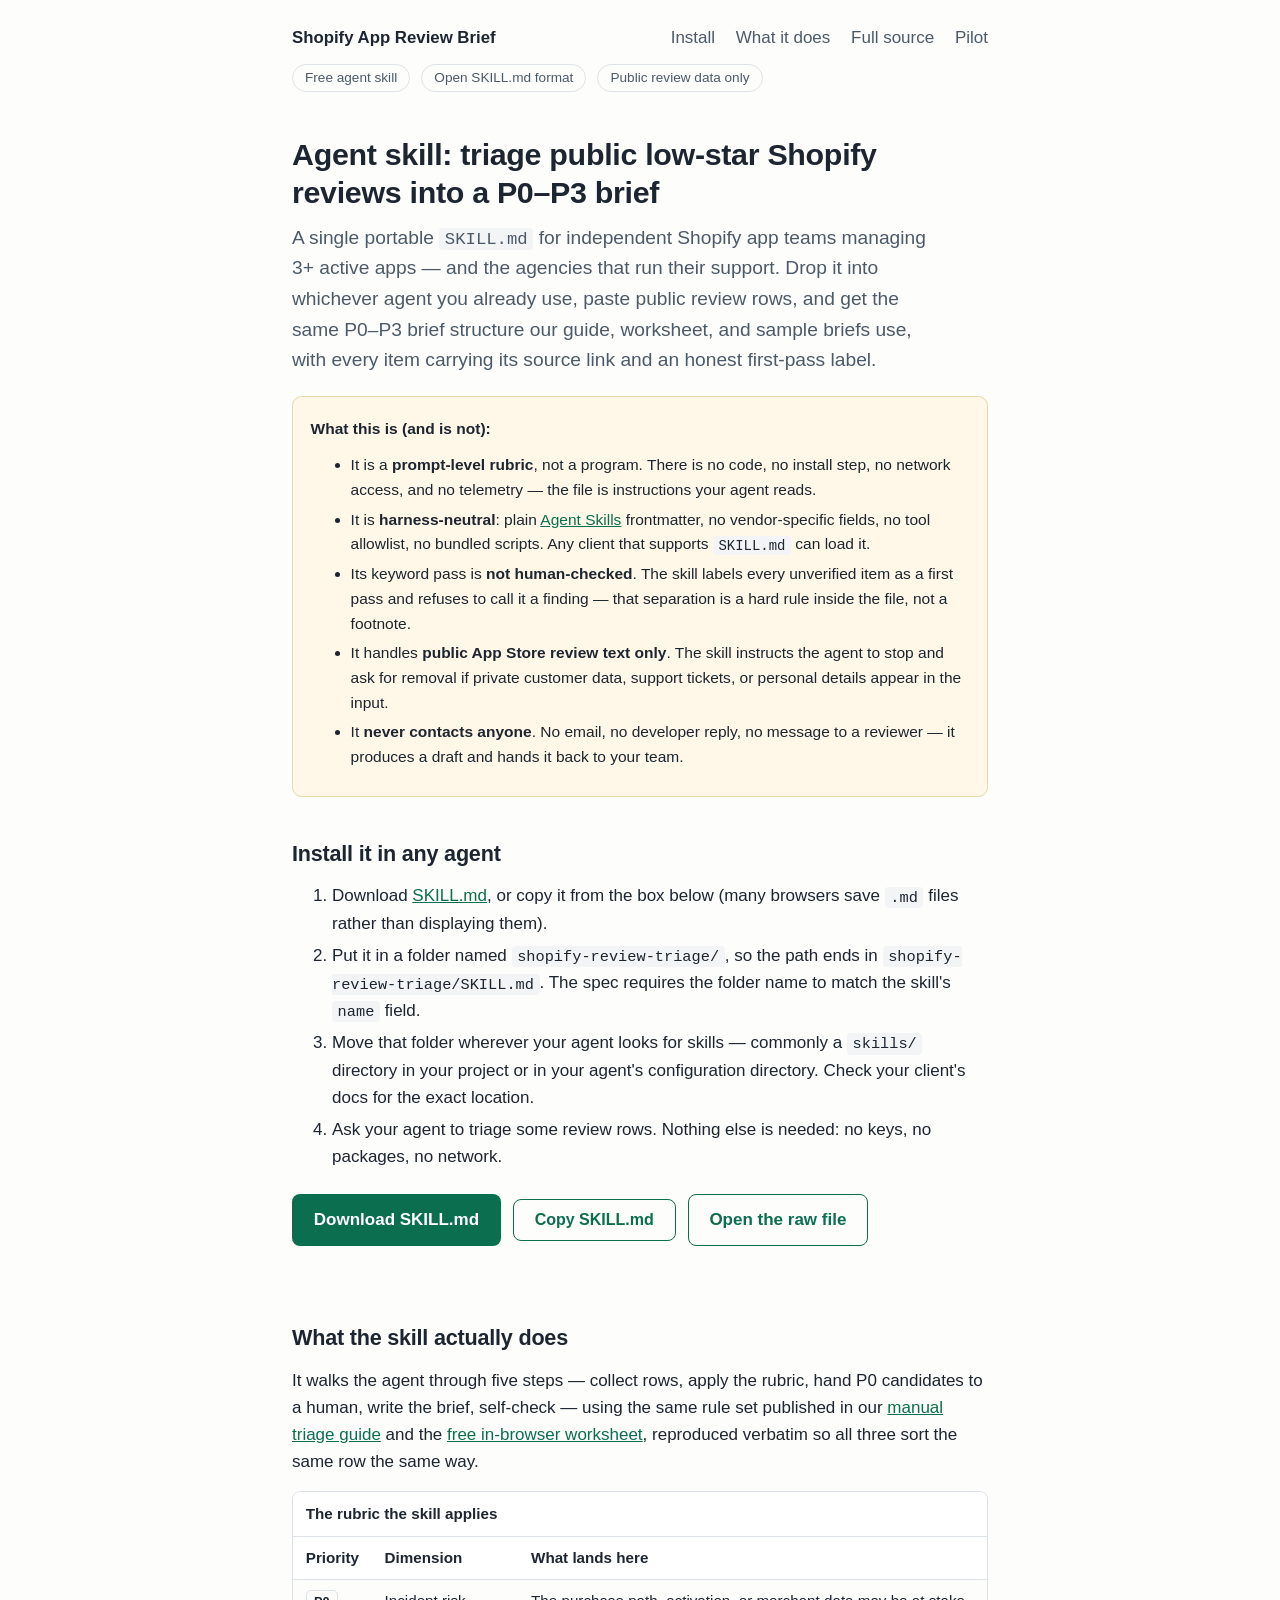
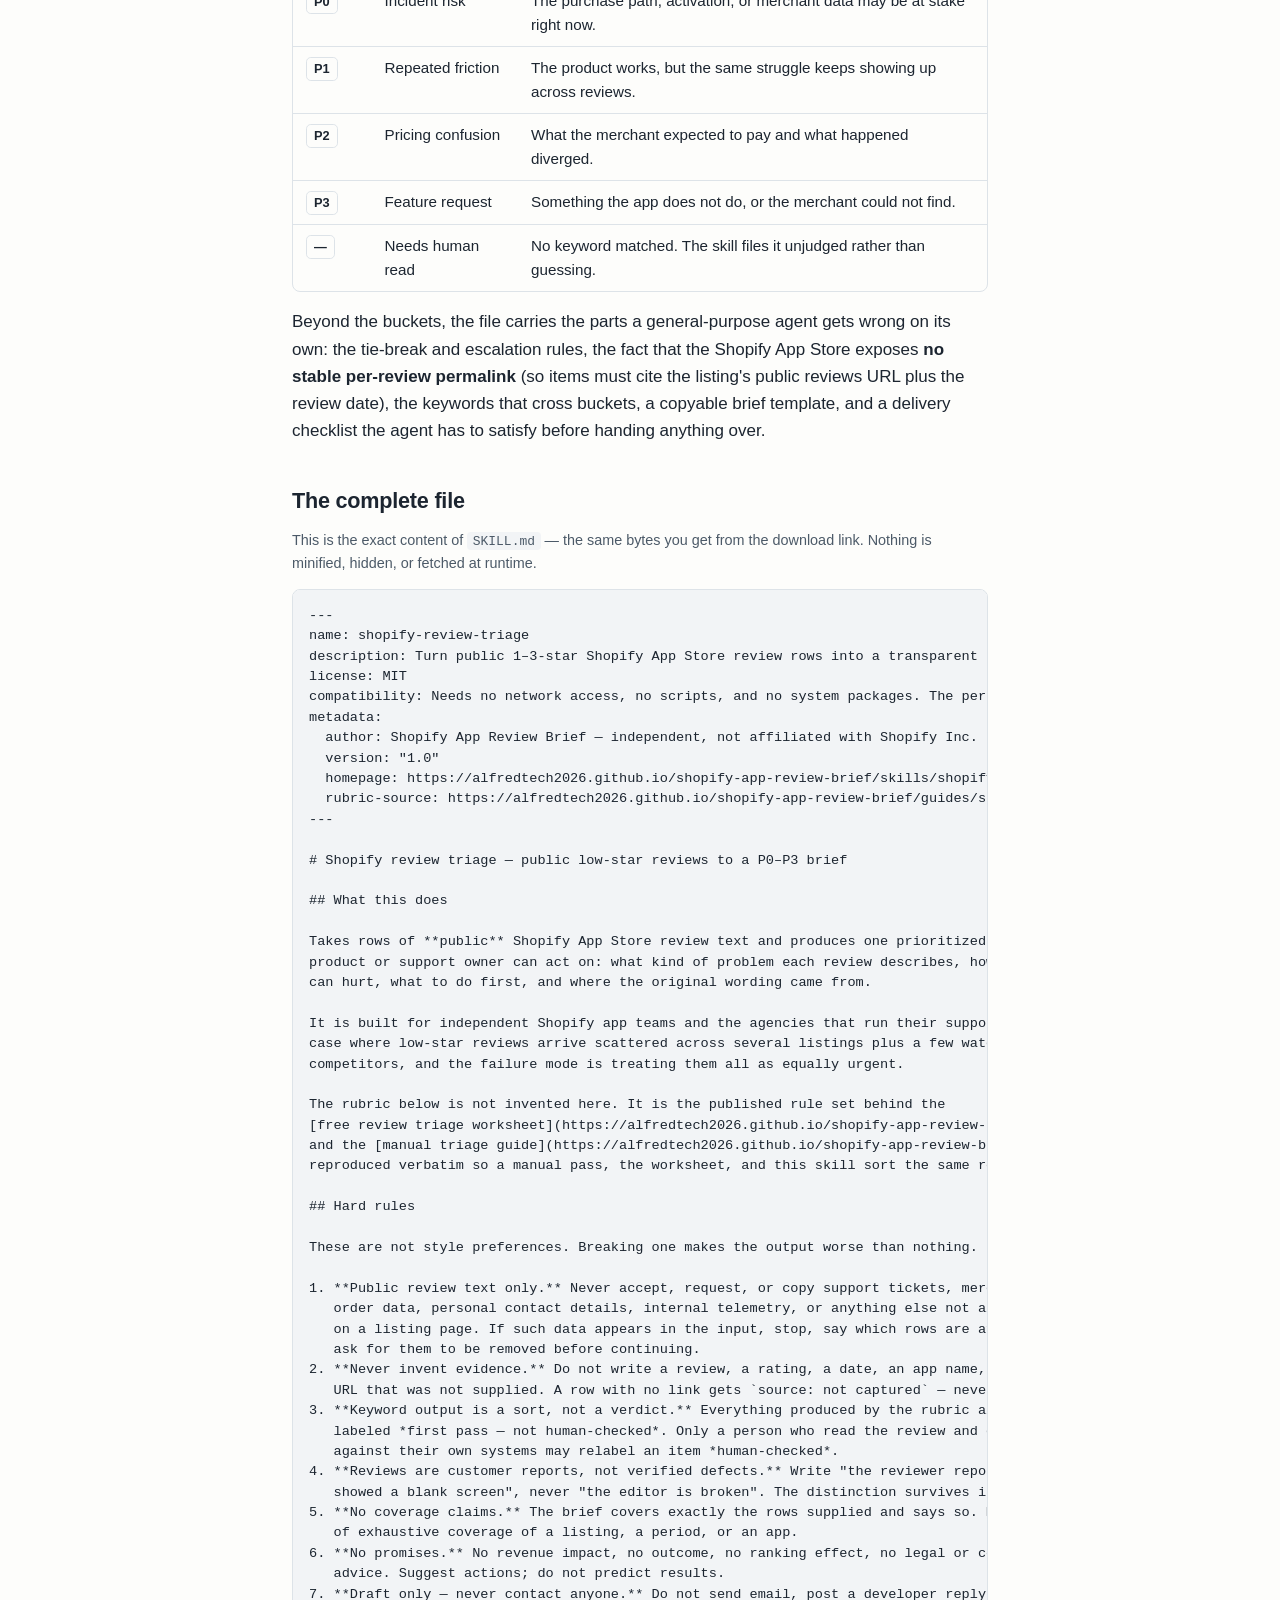
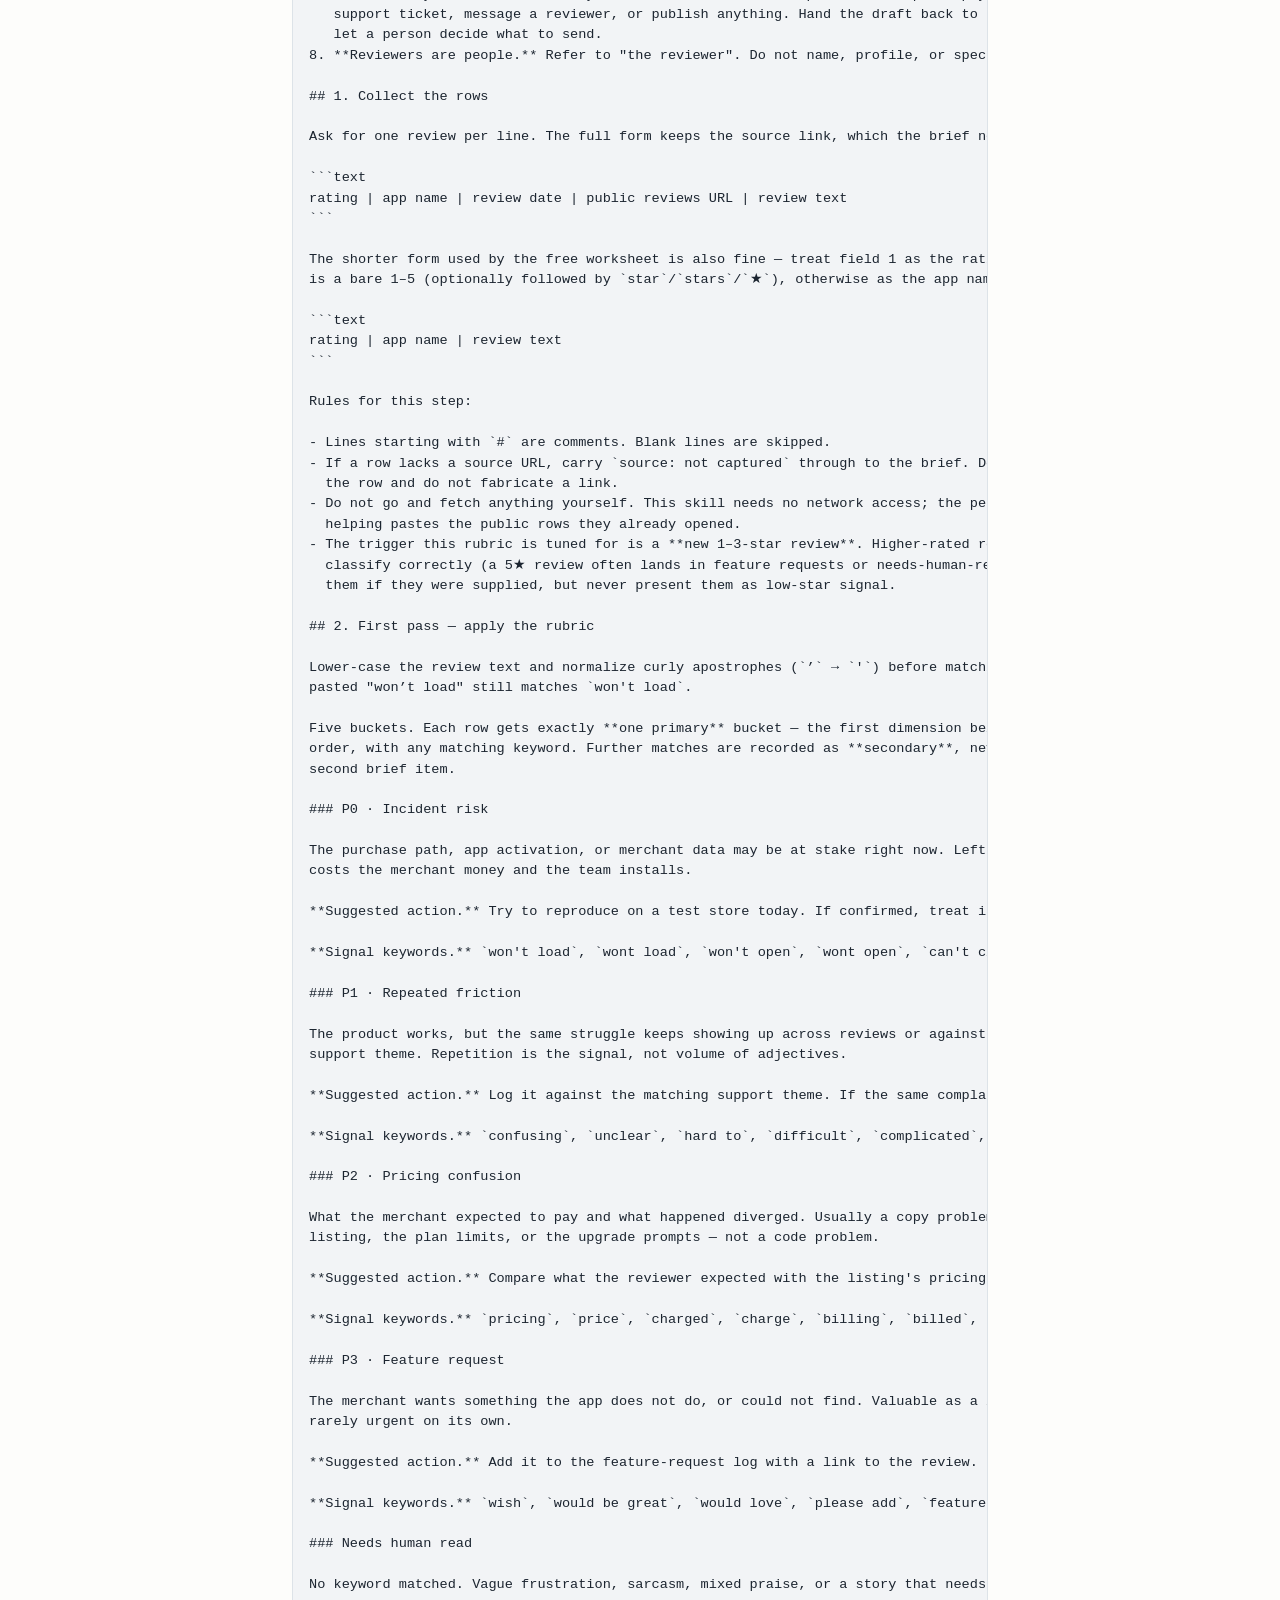
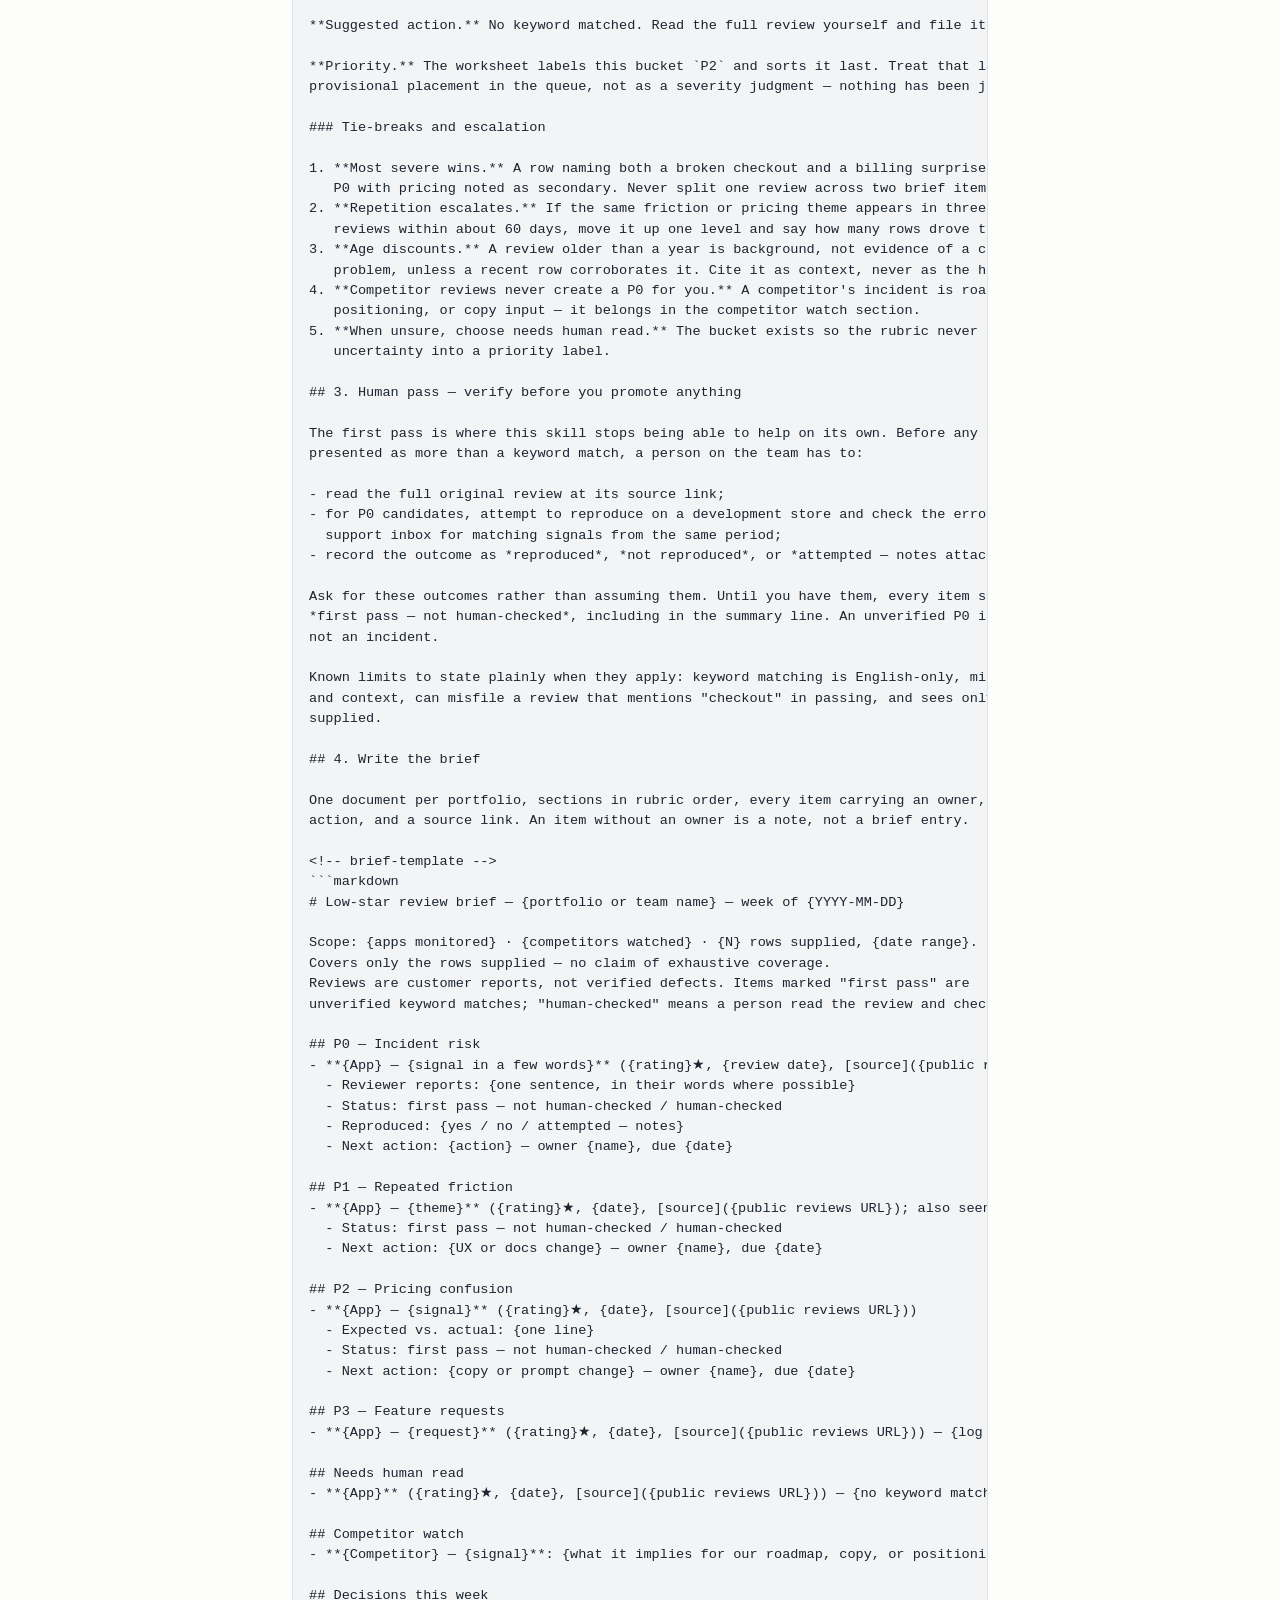
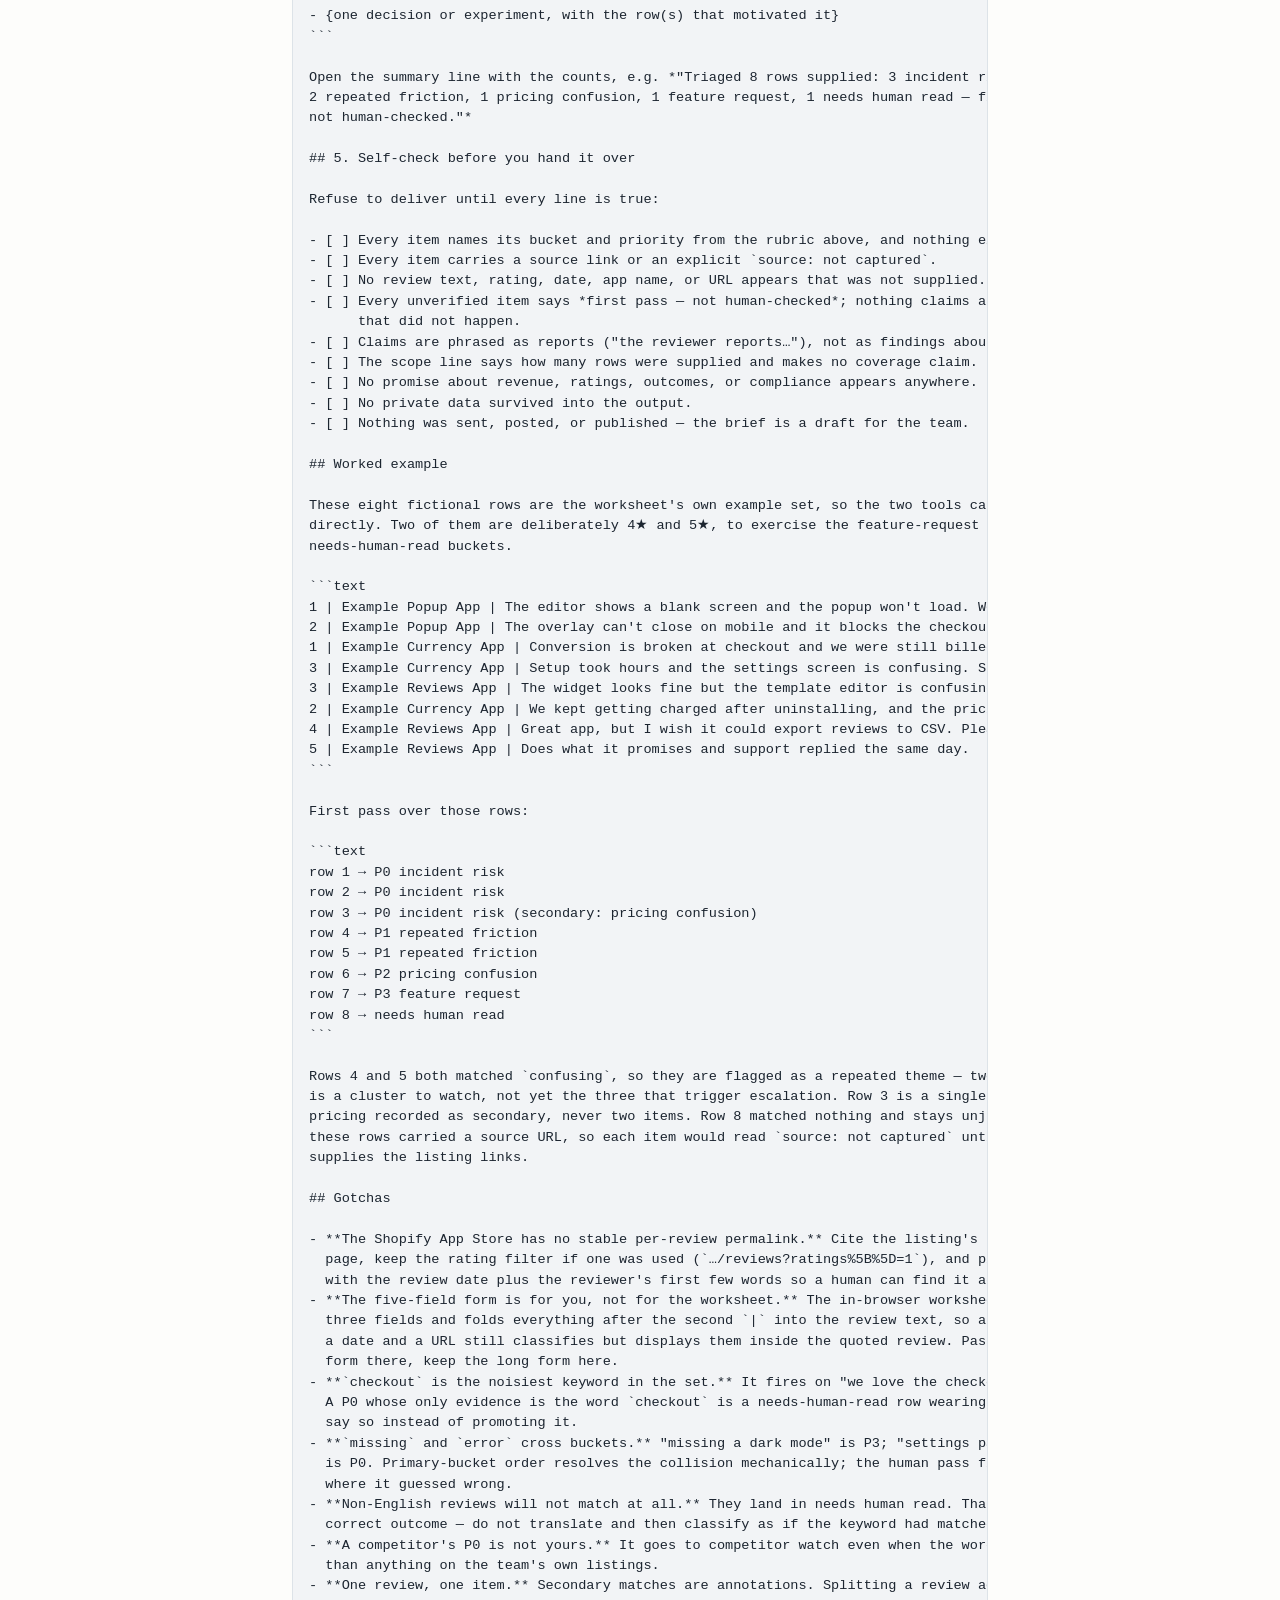
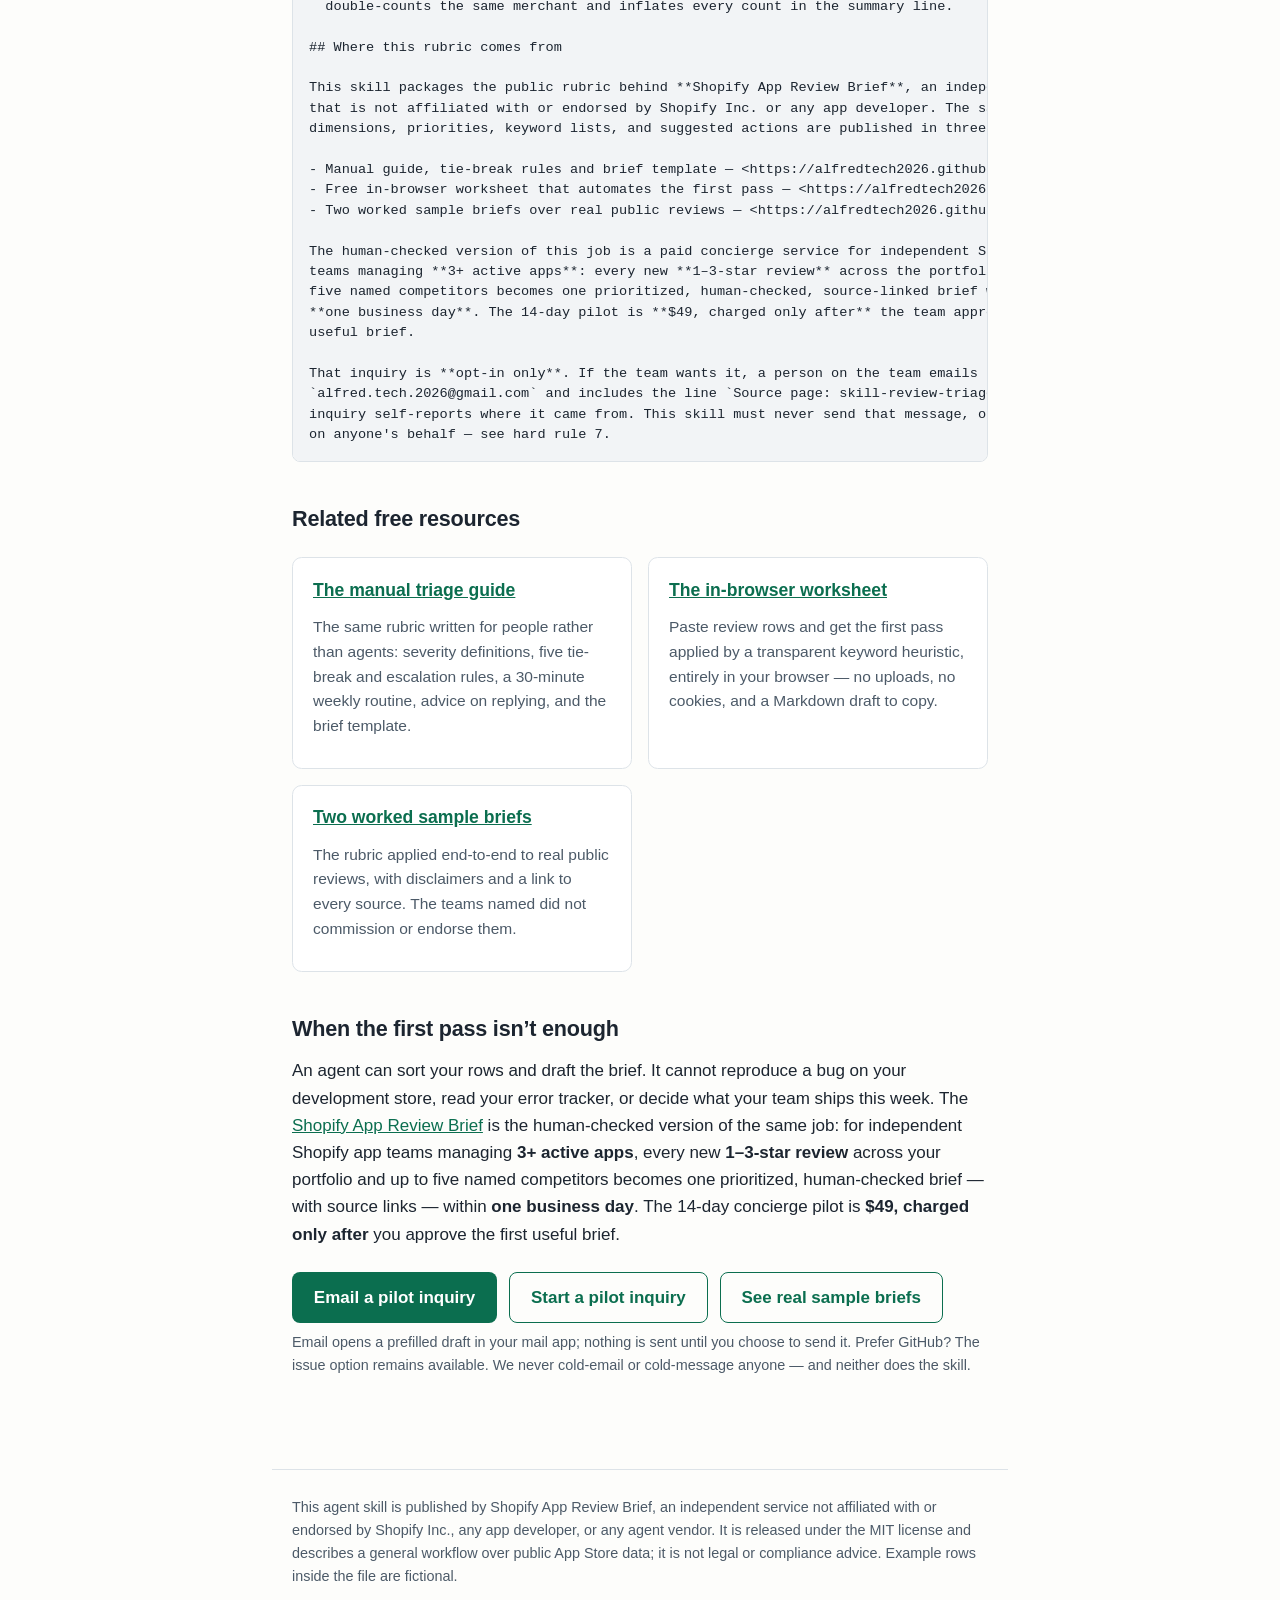
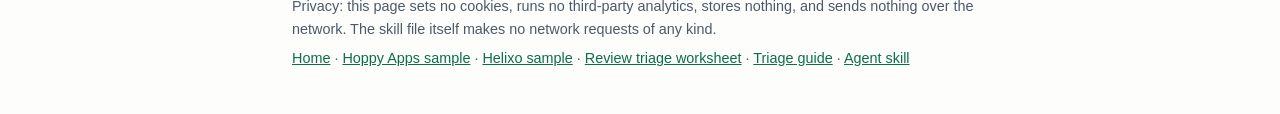
==== docs/skills/shopify-review-triage/index.html @ a434274a "Publish Shopify review triage agent skill" ====
<!DOCTYPE html>
<html lang="en">
<head>
  <meta charset="utf-8">
  <meta name="viewport" content="width=device-width, initial-scale=1">
  <title>Agent skill: Shopify review triage — a portable SKILL.md for P0–P3 review briefs</title>
  <meta name="description" content="A free, harness-neutral Agent Skill (SKILL.md) for independent Shopify app teams and agencies: turn public 1–3-star App Store review rows into a P0–P3 triage brief with source links, an explicit needs-human-read bucket, and first-pass output kept separate from human judgment.">
  <link rel="canonical" href="https://alfredtech2026.github.io/shopify-app-review-brief/skills/shopify-review-triage/">
  <link rel="stylesheet" href="../../assets/style.css">
  <link rel="icon" href="data:image/svg+xml,%3Csvg xmlns='http://www.w3.org/2000/svg' viewBox='0 0 100 100'%3E%3Ctext y='.9em' font-size='90'%3E%E2%98%85%3C/text%3E%3C/svg%3E">
  <meta property="og:type" content="article">
  <meta property="og:title" content="Agent skill: Shopify review triage (SKILL.md)">
  <meta property="og:description" content="A free, harness-neutral SKILL.md that turns public 1–3-star Shopify App Store review rows into a P0–P3 triage brief — source links preserved, first-pass output labeled, private data out of scope.">
  <meta property="og:url" content="https://alfredtech2026.github.io/shopify-app-review-brief/skills/shopify-review-triage/">
  <meta property="og:site_name" content="Shopify App Review Brief">
  <meta property="og:image" content="https://alfredtech2026.github.io/shopify-app-review-brief/assets/og-card.png">
  <meta property="og:image:secure_url" content="https://alfredtech2026.github.io/shopify-app-review-brief/assets/og-card.png">
  <meta property="og:image:type" content="image/png">
  <meta property="og:image:width" content="1200">
  <meta property="og:image:height" content="630">
  <meta property="og:image:alt" content="Dark card reading “Shopify App Review Brief — new 1–3-star reviews, turned into one prioritized action brief”, with the priority buckets P0 incident risk, P1 repeated friction, P2 pricing confusion and P3 feature requests, and the 14-day $49 pilot terms.">
  <meta name="twitter:card" content="summary_large_image">
  <meta name="twitter:title" content="Agent skill: Shopify review triage (SKILL.md)">
  <meta name="twitter:description" content="A free, harness-neutral SKILL.md that turns public 1–3-star Shopify App Store review rows into a P0–P3 triage brief with source links and honest first-pass labeling.">
  <meta name="twitter:image" content="https://alfredtech2026.github.io/shopify-app-review-brief/assets/og-card.png">
  <meta name="twitter:image:alt" content="Dark card reading “Shopify App Review Brief — new 1–3-star reviews, turned into one prioritized action brief”, with the priority buckets P0 incident risk, P1 repeated friction, P2 pricing confusion and P3 feature requests, and the 14-day $49 pilot terms.">
  <script type="application/ld+json">
  {
    "@context": "https://schema.org",
    "@type": "TechArticle",
    "headline": "Agent skill: Shopify review triage — a portable SKILL.md for P0–P3 review briefs",
    "description": "A free, harness-neutral Agent Skill in the open SKILL.md format. It turns public 1–3-star Shopify App Store review rows into a prioritized P0–P3 triage brief with source links, keeps heuristic first-pass output separate from human judgment, and excludes private data.",
    "url": "https://alfredtech2026.github.io/shopify-app-review-brief/skills/shopify-review-triage/",
    "image": "https://alfredtech2026.github.io/shopify-app-review-brief/assets/og-card.png",
    "datePublished": "2026-08-02",
    "inLanguage": "en",
    "isAccessibleForFree": true,
    "license": "https://opensource.org/license/mit",
    "publisher": {
      "@type": "Organization",
      "name": "Shopify App Review Brief",
      "url": "https://alfredtech2026.github.io/shopify-app-review-brief/"
    }
  }
  </script>
</head>
<body>
  <a class="skip-link" href="#main">Skip to content</a>
  <header class="site">
    <a class="brand" href="../../">Shopify App Review Brief</a>
    <nav class="site" aria-label="Site">
      <a href="#install">Install</a>
      <a href="#contents">What it does</a>
      <a href="#source">Full source</a>
      <a href="../../#pilot">Pilot</a>
    </nav>
  </header>

  <main id="main">
    <p><span class="pill">Free agent skill</span> <span class="pill">Open SKILL.md format</span> <span class="pill">Public review data only</span></p>
    <h1>Agent skill: triage public low-star Shopify reviews into a P0–P3 brief</h1>
    <p class="lede">A single portable <code>SKILL.md</code> for independent Shopify app teams managing 3+ active apps — and the agencies that run their support. Drop it into whichever agent you already use, paste public review rows, and get the same P0–P3 brief structure our guide, worksheet, and sample briefs use, with every item carrying its source link and an honest first-pass label.</p>

    <div class="notice">
      <p><strong>What this is (and is not):</strong></p>
      <ul>
        <li>It is a <strong>prompt-level rubric</strong>, not a program. There is no code, no install step, no network access, and no telemetry — the file is instructions your agent reads.</li>
        <li>It is <strong>harness-neutral</strong>: plain <a href="https://agentskills.io/specification">Agent Skills</a> frontmatter, no vendor-specific fields, no tool allowlist, no bundled scripts. Any client that supports <code>SKILL.md</code> can load it.</li>
        <li>Its keyword pass is <strong>not human-checked</strong>. The skill labels every unverified item as a first pass and refuses to call it a finding — that separation is a hard rule inside the file, not a footnote.</li>
        <li>It handles <strong>public App Store review text only</strong>. The skill instructs the agent to stop and ask for removal if private customer data, support tickets, or personal details appear in the input.</li>
        <li>It <strong>never contacts anyone</strong>. No email, no developer reply, no message to a reviewer — it produces a draft and hands it back to your team.</li>
      </ul>
    </div>

    <h2 id="install">Install it in any agent</h2>
    <ol>
      <li>Download <a href="SKILL.md" download>SKILL.md</a>, or copy it from the box below (many browsers save <code>.md</code> files rather than displaying them).</li>
      <li>Put it in a folder named <code>shopify-review-triage/</code>, so the path ends in <code>shopify-review-triage/SKILL.md</code>. The spec requires the folder name to match the skill's <code>name</code> field.</li>
      <li>Move that folder wherever your agent looks for skills — commonly a <code>skills/</code> directory in your project or in your agent's configuration directory. Check your client's docs for the exact location.</li>
      <li>Ask your agent to triage some review rows. Nothing else is needed: no keys, no packages, no network.</li>
    </ol>
    <div class="cta-row" role="group" aria-label="Skill file actions">
      <a class="button" href="SKILL.md" download>Download SKILL.md</a>
      <button type="button" class="button secondary" id="skill-copy">Copy SKILL.md</button>
      <a class="button secondary" href="SKILL.md">Open the raw file</a>
    </div>
    <p class="status" id="skill-status" role="status" aria-live="polite"></p>

    <h2 id="contents">What the skill actually does</h2>
    <p>It walks the agent through five steps — collect rows, apply the rubric, hand P0 candidates to a human, write the brief, self-check — using the same rule set published in our <a href="../../guides/shopify-app-review-triage.html">manual triage guide</a> and the <a href="../../tools/review-triage-worksheet.html">free in-browser worksheet</a>, reproduced verbatim so all three sort the same row the same way.</p>
    <div class="table-wrap">
      <table>
        <caption>The rubric the skill applies</caption>
        <thead>
          <tr><th scope="col">Priority</th><th scope="col">Dimension</th><th scope="col">What lands here</th></tr>
        </thead>
        <tbody>
          <tr><td><span class="priority">P0</span></td><td>Incident risk</td><td>The purchase path, activation, or merchant data may be at stake right now.</td></tr>
          <tr><td><span class="priority">P1</span></td><td>Repeated friction</td><td>The product works, but the same struggle keeps showing up across reviews.</td></tr>
          <tr><td><span class="priority">P2</span></td><td>Pricing confusion</td><td>What the merchant expected to pay and what happened diverged.</td></tr>
          <tr><td><span class="priority">P3</span></td><td>Feature request</td><td>Something the app does not do, or the merchant could not find.</td></tr>
          <tr><td><span class="priority">—</span></td><td>Needs human read</td><td>No keyword matched. The skill files it unjudged rather than guessing.</td></tr>
        </tbody>
      </table>
    </div>
    <p>Beyond the buckets, the file carries the parts a general-purpose agent gets wrong on its own: the tie-break and escalation rules, the fact that the Shopify App Store exposes <strong>no stable per-review permalink</strong> (so items must cite the listing's public reviews URL plus the review date), the keywords that cross buckets, a copyable brief template, and a delivery checklist the agent has to satisfy before handing anything over.</p>

    <h2 id="source">The complete file</h2>
    <p class="hint">This is the exact content of <code>SKILL.md</code> — the same bytes you get from the download link. Nothing is minified, hidden, or fetched at runtime.</p>
    <pre class="template" id="skill-source">---
name: shopify-review-triage
description: Turn public 1–3-star Shopify App Store review rows into a transparent P0–P3 triage brief — incident risk, repeated friction, pricing confusion, feature requests, and an explicit needs-human-read bucket — where every item keeps its public source link and is labeled first pass or human-checked. Use this skill when someone wants app store reviews, low-star reviews, or merchant feedback triaged, prioritized, clustered, or turned into a weekly product/support brief for one Shopify app or a whole portfolio, even when they never say triage, severity, or P0.
license: MIT
compatibility: Needs no network access, no scripts, and no system packages. The person you are helping supplies the review text; portable to any agent or client that supports the Agent Skills SKILL.md format.
metadata:
  author: Shopify App Review Brief — independent, not affiliated with Shopify Inc.
  version: "1.0"
  homepage: https://alfredtech2026.github.io/shopify-app-review-brief/skills/shopify-review-triage/
  rubric-source: https://alfredtech2026.github.io/shopify-app-review-brief/guides/shopify-app-review-triage.html
---

# Shopify review triage — public low-star reviews to a P0–P3 brief

## What this does

Takes rows of **public** Shopify App Store review text and produces one prioritized brief a
product or support owner can act on: what kind of problem each review describes, how badly it
can hurt, what to do first, and where the original wording came from.

It is built for independent Shopify app teams and the agencies that run their support — the
case where low-star reviews arrive scattered across several listings plus a few watched
competitors, and the failure mode is treating them all as equally urgent.

The rubric below is not invented here. It is the published rule set behind the
[free review triage worksheet](https://alfredtech2026.github.io/shopify-app-review-brief/tools/review-triage-worksheet.html?utm_source=agent-skill&amp;utm_medium=skill-md&amp;utm_campaign=inbound-validation)
and the [manual triage guide](https://alfredtech2026.github.io/shopify-app-review-brief/guides/shopify-app-review-triage.html?utm_source=agent-skill&amp;utm_medium=skill-md&amp;utm_campaign=inbound-validation),
reproduced verbatim so a manual pass, the worksheet, and this skill sort the same row the same way.

## Hard rules

These are not style preferences. Breaking one makes the output worse than nothing.

1. **Public review text only.** Never accept, request, or copy support tickets, merchant emails,
   order data, personal contact details, internal telemetry, or anything else not already public
   on a listing page. If such data appears in the input, stop, say which rows are affected, and
   ask for them to be removed before continuing.
2. **Never invent evidence.** Do not write a review, a rating, a date, an app name, or a source
   URL that was not supplied. A row with no link gets `source: not captured` — never a guessed one.
3. **Keyword output is a sort, not a verdict.** Everything produced by the rubric alone is
   labeled *first pass — not human-checked*. Only a person who read the review and checked it
   against their own systems may relabel an item *human-checked*.
4. **Reviews are customer reports, not verified defects.** Write "the reviewer reports the editor
   showed a blank screen", never "the editor is broken". The distinction survives into the brief.
5. **No coverage claims.** The brief covers exactly the rows supplied and says so. Make no claim
   of exhaustive coverage of a listing, a period, or an app.
6. **No promises.** No revenue impact, no outcome, no ranking effect, no legal or compliance
   advice. Suggest actions; do not predict results.
7. **Draft only — never contact anyone.** Do not send email, post a developer reply, open a
   support ticket, message a reviewer, or publish anything. Hand the draft back to the team and
   let a person decide what to send.
8. **Reviewers are people.** Refer to "the reviewer". Do not name, profile, or speculate about them.

## 1. Collect the rows

Ask for one review per line. The full form keeps the source link, which the brief needs:

```text
rating | app name | review date | public reviews URL | review text
```

The shorter form used by the free worksheet is also fine — treat field 1 as the rating when it
is a bare 1–5 (optionally followed by `star`/`stars`/`★`), otherwise as the app name:

```text
rating | app name | review text
```

Rules for this step:

- Lines starting with `#` are comments. Blank lines are skipped.
- If a row lacks a source URL, carry `source: not captured` through to the brief. Do not drop
  the row and do not fabricate a link.
- Do not go and fetch anything yourself. This skill needs no network access; the person you are
  helping pastes the public rows they already opened.
- The trigger this rubric is tuned for is a **new 1–3-star review**. Higher-rated rows still
  classify correctly (a 5★ review often lands in feature requests or needs-human-read), so keep
  them if they were supplied, but never present them as low-star signal.

## 2. First pass — apply the rubric

Lower-case the review text and normalize curly apostrophes (`’` → `'`) before matching, so a
pasted "won’t load" still matches `won't load`.

Five buckets. Each row gets exactly **one primary** bucket — the first dimension below, in this
order, with any matching keyword. Further matches are recorded as **secondary**, never as a
second brief item.

### P0 · Incident risk

The purchase path, app activation, or merchant data may be at stake right now. Left alone it
costs the merchant money and the team installs.

**Suggested action.** Try to reproduce on a test store today. If confirmed, treat it as an incident: fix or mitigate first, then reply to the reviewer with what changed.

**Signal keywords.** `won't load`, `wont load`, `won't open`, `wont open`, `can't close`, `cannot close`, `won't close`, `blank screen`, `broken`, `crash`, `stopped working`, `not working`, `doesn't work`, `does not work`, `checkout`, `losing sales`, `lost sales`, `error`

### P1 · Repeated friction

The product works, but the same struggle keeps showing up across reviews or against an open
support theme. Repetition is the signal, not volume of adjectives.

**Suggested action.** Log it against the matching support theme. If the same complaint repeats across rows, schedule a UX fix ahead of new feature work.

**Signal keywords.** `confusing`, `unclear`, `hard to`, `difficult`, `complicated`, `clunky`, `slow`, `couldn't figure`, `could not figure`, `annoying`, `had to contact support`, `setup took`, `too many steps`

### P2 · Pricing confusion

What the merchant expected to pay and what happened diverged. Usually a copy problem in the
listing, the plan limits, or the upgrade prompts — not a code problem.

**Suggested action.** Compare what the reviewer expected with the listing's pricing section and in-app upgrade prompts; clarify the copy where they diverge.

**Signal keywords.** `pricing`, `price`, `charged`, `charge`, `billing`, `billed`, `expensive`, `free plan`, `trial`, `refund`, `hidden fee`, `hidden cost`, `paywall`

### P3 · Feature request

The merchant wants something the app does not do, or could not find. Valuable as a log entry,
rarely urgent on its own.

**Suggested action.** Add it to the feature-request log with a link to the review. If the capability already exists, reply to the reviewer with where to find it.

**Signal keywords.** `wish`, `would be great`, `would love`, `please add`, `feature request`, `missing`, `if only`, `would like`, `no option to`, `needs an option`, `hope you add`, `add support for`

### Needs human read

No keyword matched. Vague frustration, sarcasm, mixed praise, or a story that needs context.

**Suggested action.** No keyword matched. Read the full review yourself and file it manually — the heuristic makes no guess here.

**Priority.** The worksheet labels this bucket `P2` and sorts it last. Treat that label as
provisional placement in the queue, not as a severity judgment — nothing has been judged yet.

### Tie-breaks and escalation

1. **Most severe wins.** A row naming both a broken checkout and a billing surprise files under
   P0 with pricing noted as secondary. Never split one review across two brief items.
2. **Repetition escalates.** If the same friction or pricing theme appears in three or more
   reviews within about 60 days, move it up one level and say how many rows drove the change.
3. **Age discounts.** A review older than a year is background, not evidence of a current
   problem, unless a recent row corroborates it. Cite it as context, never as the headline.
4. **Competitor reviews never create a P0 for you.** A competitor's incident is roadmap,
   positioning, or copy input — it belongs in the competitor watch section.
5. **When unsure, choose needs human read.** The bucket exists so the rubric never launders
   uncertainty into a priority label.

## 3. Human pass — verify before you promote anything

The first pass is where this skill stops being able to help on its own. Before any item is
presented as more than a keyword match, a person on the team has to:

- read the full original review at its source link;
- for P0 candidates, attempt to reproduce on a development store and check the error tracker and
  support inbox for matching signals from the same period;
- record the outcome as *reproduced*, *not reproduced*, or *attempted — notes attached*.

Ask for these outcomes rather than assuming them. Until you have them, every item stays labeled
*first pass — not human-checked*, including in the summary line. An unverified P0 is a candidate,
not an incident.

Known limits to state plainly when they apply: keyword matching is English-only, misses sarcasm
and context, can misfile a review that mentions "checkout" in passing, and sees only the rows
supplied.

## 4. Write the brief

One document per portfolio, sections in rubric order, every item carrying an owner, a next
action, and a source link. An item without an owner is a note, not a brief entry.

&lt;!-- brief-template --&gt;
```markdown
# Low-star review brief — {portfolio or team name} — week of {YYYY-MM-DD}

Scope: {apps monitored} · {competitors watched} · {N} rows supplied, {date range}.
Covers only the rows supplied — no claim of exhaustive coverage.
Reviews are customer reports, not verified defects. Items marked "first pass" are
unverified keyword matches; "human-checked" means a person read the review and checked it.

## P0 — Incident risk
- **{App} — {signal in a few words}** ({rating}★, {review date}, [source]({public reviews URL}))
  - Reviewer reports: {one sentence, in their words where possible}
  - Status: first pass — not human-checked / human-checked
  - Reproduced: {yes / no / attempted — notes}
  - Next action: {action} — owner {name}, due {date}

## P1 — Repeated friction
- **{App} — {theme}** ({rating}★, {date}, [source]({public reviews URL}); also seen: {where})
  - Status: first pass — not human-checked / human-checked
  - Next action: {UX or docs change} — owner {name}, due {date}

## P2 — Pricing confusion
- **{App} — {signal}** ({rating}★, {date}, [source]({public reviews URL}))
  - Expected vs. actual: {one line}
  - Status: first pass — not human-checked / human-checked
  - Next action: {copy or prompt change} — owner {name}, due {date}

## P3 — Feature requests
- **{App} — {request}** ({rating}★, {date}, [source]({public reviews URL})) — {log it / already exists → reply with where to find it}

## Needs human read
- **{App}** ({rating}★, {date}, [source]({public reviews URL})) — {no keyword matched; what a human should look for}

## Competitor watch
- **{Competitor} — {signal}**: {what it implies for our roadmap, copy, or positioning}

## Decisions this week
- {one decision or experiment, with the row(s) that motivated it}
```

Open the summary line with the counts, e.g. *"Triaged 8 rows supplied: 3 incident risk,
2 repeated friction, 1 pricing confusion, 1 feature request, 1 needs human read — first pass,
not human-checked."*

## 5. Self-check before you hand it over

Refuse to deliver until every line is true:

- [ ] Every item names its bucket and priority from the rubric above, and nothing else.
- [ ] Every item carries a source link or an explicit `source: not captured`.
- [ ] No review text, rating, date, app name, or URL appears that was not supplied.
- [ ] Every unverified item says *first pass — not human-checked*; nothing claims a human check
      that did not happen.
- [ ] Claims are phrased as reports ("the reviewer reports…"), not as findings about the code.
- [ ] The scope line says how many rows were supplied and makes no coverage claim.
- [ ] No promise about revenue, ratings, outcomes, or compliance appears anywhere.
- [ ] No private data survived into the output.
- [ ] Nothing was sent, posted, or published — the brief is a draft for the team.

## Worked example

These eight fictional rows are the worksheet's own example set, so the two tools can be compared
directly. Two of them are deliberately 4★ and 5★, to exercise the feature-request and
needs-human-read buckets.

```text
1 | Example Popup App | The editor shows a blank screen and the popup won't load. We are losing sales every day.
2 | Example Popup App | The overlay can't close on mobile and it blocks the checkout button.
1 | Example Currency App | Conversion is broken at checkout and we were still billed for the month.
3 | Example Currency App | Setup took hours and the settings screen is confusing. Support was slow to reply.
3 | Example Reviews App | The widget looks fine but the template editor is confusing and hard to use on a tablet.
2 | Example Currency App | We kept getting charged after uninstalling, and the pricing page never mentioned this.
4 | Example Reviews App | Great app, but I wish it could export reviews to CSV. Please add filtering by country.
5 | Example Reviews App | Does what it promises and support replied the same day.
```

First pass over those rows:

```text
row 1 → P0 incident risk
row 2 → P0 incident risk
row 3 → P0 incident risk (secondary: pricing confusion)
row 4 → P1 repeated friction
row 5 → P1 repeated friction
row 6 → P2 pricing confusion
row 7 → P3 feature request
row 8 → needs human read
```

Rows 4 and 5 both matched `confusing`, so they are flagged as a repeated theme — two rows, which
is a cluster to watch, not yet the three that trigger escalation. Row 3 is a single P0 item with
pricing recorded as secondary, never two items. Row 8 matched nothing and stays unjudged. None of
these rows carried a source URL, so each item would read `source: not captured` until the team
supplies the listing links.

## Gotchas

- **The Shopify App Store has no stable per-review permalink.** Cite the listing's public reviews
  page, keep the rating filter if one was used (`…/reviews?ratings%5B%5D=1`), and pin the item
  with the review date plus the reviewer's first few words so a human can find it again.
- **The five-field form is for you, not for the worksheet.** The in-browser worksheet parses
  three fields and folds everything after the second `|` into the review text, so a row carrying
  a date and a URL still classifies but displays them inside the quoted review. Paste the short
  form there, keep the long form here.
- **`checkout` is the noisiest keyword in the set.** It fires on "we love the checkout upsell".
  A P0 whose only evidence is the word `checkout` is a needs-human-read row wearing a P0 badge —
  say so instead of promoting it.
- **`missing` and `error` cross buckets.** "missing a dark mode" is P3; "settings page errors out"
  is P0. Primary-bucket order resolves the collision mechanically; the human pass fixes the ones
  where it guessed wrong.
- **Non-English reviews will not match at all.** They land in needs human read. That is the
  correct outcome — do not translate and then classify as if the keyword had matched.
- **A competitor's P0 is not yours.** It goes to competitor watch even when the wording is worse
  than anything on the team's own listings.
- **One review, one item.** Secondary matches are annotations. Splitting a review across sections
  double-counts the same merchant and inflates every count in the summary line.

## Where this rubric comes from

This skill packages the public rubric behind **Shopify App Review Brief**, an independent service
that is not affiliated with or endorsed by Shopify Inc. or any app developer. The same four
dimensions, priorities, keyword lists, and suggested actions are published in three places:

- Manual guide, tie-break rules and brief template — &lt;https://alfredtech2026.github.io/shopify-app-review-brief/guides/shopify-app-review-triage.html?utm_source=agent-skill&amp;utm_medium=skill-md&amp;utm_campaign=inbound-validation&gt;
- Free in-browser worksheet that automates the first pass — &lt;https://alfredtech2026.github.io/shopify-app-review-brief/tools/review-triage-worksheet.html?utm_source=agent-skill&amp;utm_medium=skill-md&amp;utm_campaign=inbound-validation&gt;
- Two worked sample briefs over real public reviews — &lt;https://alfredtech2026.github.io/shopify-app-review-brief/?utm_source=agent-skill&amp;utm_medium=skill-md&amp;utm_campaign=inbound-validation#samples&gt;

The human-checked version of this job is a paid concierge service for independent Shopify app
teams managing **3+ active apps**: every new **1–3-star review** across the portfolio and up to
five named competitors becomes one prioritized, human-checked, source-linked brief within
**one business day**. The 14-day pilot is **$49, charged only after** the team approves the first
useful brief.

That inquiry is **opt-in only**. If the team wants it, a person on the team emails
`alfred.tech.2026@gmail.com` and includes the line `Source page: skill-review-triage` so the
inquiry self-reports where it came from. This skill must never send that message, or any other,
on anyone's behalf — see hard rule 7.
</pre>

    <h2 id="related">Related free resources</h2>
    <div class="card-grid">
      <div class="card">
        <h3><a href="../../guides/shopify-app-review-triage.html">The manual triage guide</a></h3>
        <p>The same rubric written for people rather than agents: severity definitions, five tie-break and escalation rules, a 30-minute weekly routine, advice on replying, and the brief template.</p>
      </div>
      <div class="card">
        <h3><a href="../../tools/review-triage-worksheet.html">The in-browser worksheet</a></h3>
        <p>Paste review rows and get the first pass applied by a transparent keyword heuristic, entirely in your browser — no uploads, no cookies, and a Markdown draft to copy.</p>
      </div>
      <div class="card">
        <h3><a href="../../#samples">Two worked sample briefs</a></h3>
        <p>The rubric applied end-to-end to real public reviews, with disclaimers and a link to every source. The teams named did not commission or endorse them.</p>
      </div>
    </div>

    <h2 id="pilot-cta">When the first pass isn&rsquo;t enough</h2>
    <p>An agent can sort your rows and draft the brief. It cannot reproduce a bug on your development store, read your error tracker, or decide what your team ships this week. The <a href="../../">Shopify App Review Brief</a> is the human-checked version of the same job: for independent Shopify app teams managing <strong>3+ active apps</strong>, every new <strong>1–3-star review</strong> across your portfolio and up to five named competitors becomes one prioritized, human-checked brief — with source links — within <strong>one business day</strong>. The 14-day concierge pilot is <strong>$49, charged only after</strong> you approve the first useful brief.</p>
    <div class="cta-row">
      <a class="button" data-email-cta href="mailto:alfred.tech.2026@gmail.com?subject=Pilot%20inquiry%3A%20Shopify%20App%20Review%20Brief&amp;body=Team%20/%20company%3A%0AYour%20Shopify%20apps%20%283%2B%20active%2C%20links%29%3A%0ACompetitors%20to%20watch%20%28up%20to%205%2C%20optional%29%3A%0A%0AI%20understand%20this%20is%20an%20opt-in%20inquiry%20for%20the%2014-day%20concierge%20pilot%20%28%2449%2C%20charged%20only%20after%20I%20approve%20the%20first%20useful%20brief%29.%0A%0ASource%20page%3A%20skill-review-triage%0A">Email a pilot inquiry</a>
      <a class="button secondary" data-cta href="https://github.com/alfredtech2026/shopify-app-review-brief/issues/new?labels=pilot-inquiry&amp;title=Pilot%20inquiry%3A%20Shopify%20App%20Review%20Brief&amp;body=Team%20/%20company%3A%20%0AYour%20Shopify%20apps%20%283%2B%20active%2C%20links%29%3A%20%0ACompetitors%20to%20watch%20%28up%20to%205%2C%20optional%29%3A%20%0ABest%20way%20to%20reach%20you%3A%20%0A%0AI%20understand%20this%20is%20an%20opt-in%20inquiry%20for%20the%2014-day%20concierge%20pilot%20%28%2449%2C%20charged%20only%20after%20I%20approve%20the%20first%20useful%20brief%29.%0A%0ASource%20page%3A%20skill-review-triage%0A">Start a pilot inquiry</a>
      <a class="button secondary" href="../../#samples">See real sample briefs</a>
    </div>
    <p class="cta-note">Email opens a prefilled draft in your mail app; nothing is sent until you choose to send it. Prefer GitHub? The issue option remains available. We never cold-email or cold-message anyone — and neither does the skill.</p>
  </main>

  <footer class="site">
    <p>This agent skill is published by Shopify App Review Brief, an independent service not affiliated with or endorsed by Shopify Inc., any app developer, or any agent vendor. It is released under the MIT license and describes a general workflow over public App Store data; it is not legal or compliance advice. Example rows inside the file are fictional.</p>
    <p>Privacy: this page sets no cookies, runs no third-party analytics, stores nothing, and sends nothing over the network. The skill file itself makes no network requests of any kind.</p>
    <p><a href="../../">Home</a> · <a href="../../samples/hoppy-apps.html">Hoppy Apps sample</a> · <a href="../../samples/helixo.html">Helixo sample</a> · <a href="../../tools/review-triage-worksheet.html">Review triage worksheet</a> · <a href="../../guides/shopify-app-review-triage.html">Triage guide</a> · <a href="./" aria-current="page">Agent skill</a></p>
  </footer>

  <script>
  (function () {
    "use strict";
    var pre = document.getElementById("skill-source");
    var status = document.getElementById("skill-status");
    document.getElementById("skill-copy").addEventListener("click", function () {
      var done = function () { status.textContent = "SKILL.md copied to your clipboard — read from this page, nothing was sent anywhere."; };
      var fail = function () {
        var range = document.createRange();
        range.selectNodeContents(pre);
        var sel = window.getSelection();
        sel.removeAllRanges();
        sel.addRange(range);
        status.textContent = "Automatic copy was blocked — the file is selected; press Ctrl+C or ⌘C.";
      };
      if (navigator.clipboard && navigator.clipboard.writeText) {
        navigator.clipboard.writeText(pre.textContent).then(done, fail);
      } else {
        fail();
      }
    });

    // Privacy-respecting attribution: if the visitor arrived with utm_* params,
    // echo them into the prefilled inquiry body so inbound inquiries self-report
    // their channel. No cookies, no storage, no network calls.
    var utm = new URLSearchParams(location.search);
    var tags = ["utm_source", "utm_medium", "utm_campaign"].map(function (k) {
      return utm.get(k);
    }).filter(Boolean);
    if (tags.length) {
      document.querySelectorAll("a[data-cta], a[data-email-cta]").forEach(function (a) {
        var u = new URL(a.href);
        u.searchParams.set("body",
          u.searchParams.get("body") + "Channel: " + tags.join(" / ") + "\n");
        a.href = u.toString();
      });
    }
  })();
  </script>
</body>
</html>
---- docs/assets/style.css ----
/* Shopify App Review Brief — static site styles. No frameworks, no external assets. */

:root {
  --bg: #fdfdfb;
  --surface: #ffffff;
  --ink: #1c2530;
  --ink-soft: #4c5a68;
  --accent: #0b6e4f;
  --accent-ink: #ffffff;
  --border: #dde3e8;
  --warn-bg: #fff8e8;
  --warn-border: #e6d9a8;
  --code-bg: #f2f4f6;
  --max-width: 46rem;
}

@media (prefers-color-scheme: dark) {
  :root {
    --bg: #12181f;
    --surface: #1a222b;
    --ink: #e8edf2;
    --ink-soft: #a7b4c0;
    --accent: #37b98a;
    --accent-ink: #0c1310;
    --border: #2c3844;
    --warn-bg: #2a2517;
    --warn-border: #57482a;
    --code-bg: #232d37;
  }
}

* { box-sizing: border-box; }

html { scroll-behavior: smooth; }

body {
  margin: 0;
  background: var(--bg);
  color: var(--ink);
  font-family: -apple-system, BlinkMacSystemFont, "Segoe UI", Roboto, Helvetica, Arial, sans-serif;
  line-height: 1.6;
  font-size: 1.0625rem;
  -webkit-text-size-adjust: 100%;
}

.skip-link {
  position: absolute;
  left: -999px;
  top: 0;
  background: var(--accent);
  color: var(--accent-ink);
  padding: 0.5rem 1rem;
  z-index: 10;
}

.skip-link:focus { left: 0.5rem; top: 0.5rem; }

header.site, main, footer.site {
  max-width: var(--max-width);
  margin: 0 auto;
  padding: 0 1.25rem;
}

header.site {
  padding-top: 1.5rem;
  display: flex;
  flex-wrap: wrap;
  gap: 0.75rem;
  align-items: baseline;
  justify-content: space-between;
}

.brand {
  font-weight: 700;
  text-decoration: none;
  color: var(--ink);
  font-size: 1.05rem;
}

nav.site a {
  color: var(--ink-soft);
  text-decoration: none;
  margin-left: 1rem;
}

nav.site a:hover, nav.site a:focus { color: var(--accent); text-decoration: underline; }

main { padding-bottom: 3rem; }

h1 { font-size: 1.9rem; line-height: 1.25; margin: 2.25rem 0 0.75rem; letter-spacing: -0.01em; }
h2 { font-size: 1.35rem; margin: 2.5rem 0 0.6rem; letter-spacing: -0.01em; }
h3 { font-size: 1.1rem; margin: 1.6rem 0 0.4rem; }

p, ul, ol { margin: 0.7rem 0; }
li { margin: 0.3rem 0; }

a { color: var(--accent); }

.lede { font-size: 1.2rem; color: var(--ink-soft); max-width: 40rem; }

.pill {
  display: inline-block;
  border: 1px solid var(--border);
  border-radius: 999px;
  padding: 0.15rem 0.75rem;
  font-size: 0.85rem;
  color: var(--ink-soft);
  margin: 0 0.4rem 0.4rem 0;
}

.cta-row { margin: 1.5rem 0 0.5rem; display: flex; flex-wrap: wrap; gap: 0.75rem; align-items: center; }

.button {
  display: inline-block;
  background: var(--accent);
  color: var(--accent-ink);
  font-weight: 600;
  text-decoration: none;
  padding: 0.7rem 1.3rem;
  border-radius: 0.5rem;
  border: 1px solid transparent;
}

.button:hover, .button:focus { filter: brightness(1.08); }

.button.secondary {
  background: transparent;
  color: var(--accent);
  border-color: var(--accent);
}

.cta-note { font-size: 0.9rem; color: var(--ink-soft); margin-top: 0.35rem; }

.card-grid {
  display: grid;
  grid-template-columns: repeat(auto-fit, minmax(17rem, 1fr));
  gap: 1rem;
  margin: 1.25rem 0;
}

.card {
  background: var(--surface);
  border: 1px solid var(--border);
  border-radius: 0.6rem;
  padding: 1.1rem 1.25rem;
}

.card h3 { margin-top: 0; }
.card p { color: var(--ink-soft); font-size: 0.97rem; }

.notice {
  background: var(--warn-bg);
  border: 1px solid var(--warn-border);
  border-radius: 0.6rem;
  padding: 0.9rem 1.1rem;
  margin: 1.25rem 0;
  font-size: 0.97rem;
}

.notice p { margin: 0.35rem 0; }

.table-wrap { overflow-x: auto; margin: 1rem 0; border: 1px solid var(--border); border-radius: 0.5rem; }

table { border-collapse: collapse; width: 100%; min-width: 38rem; font-size: 0.95rem; }

caption { text-align: left; padding: 0.6rem 0.8rem; font-weight: 600; background: var(--surface); border-bottom: 1px solid var(--border); }

th, td { text-align: left; vertical-align: top; padding: 0.55rem 0.8rem; border-bottom: 1px solid var(--border); }

thead th { background: var(--surface); }

tbody tr:last-child th, tbody tr:last-child td { border-bottom: none; }

dl.terms { margin: 1rem 0; }
dl.terms dt { font-weight: 600; margin-top: 0.9rem; }
dl.terms dd { margin: 0.15rem 0 0 0; color: var(--ink-soft); }

.priority {
  display: inline-block;
  font-weight: 700;
  font-size: 0.8rem;
  border-radius: 0.3rem;
  padding: 0.05rem 0.45rem;
  border: 1px solid var(--border);
  white-space: nowrap;
}

.source-link { font-size: 0.9rem; }

footer.site {
  border-top: 1px solid var(--border);
  padding-top: 1.25rem;
  padding-bottom: 2.5rem;
  margin-top: 2rem;
  color: var(--ink-soft);
  font-size: 0.9rem;
}

footer.site p { margin: 0.4rem 0; }

code { background: var(--code-bg); border-radius: 0.25rem; padding: 0.1rem 0.35rem; font-size: 0.9em; }

/* Tool pages (local worksheet) */

.field { margin: 1rem 0; }

.field label { display: block; font-weight: 600; margin-bottom: 0.35rem; }

.hint { font-size: 0.9rem; color: var(--ink-soft); margin: 0.25rem 0 0.5rem; }

.tool-input {
  width: 100%;
  min-height: 10rem;
  font-family: ui-monospace, SFMono-Regular, Menlo, Consolas, monospace;
  font-size: 0.9rem;
  line-height: 1.5;
  color: var(--ink);
  background: var(--surface);
  border: 1px solid var(--border);
  border-radius: 0.5rem;
  padding: 0.75rem;
  resize: vertical;
}

.tool-output { min-height: 12rem; }

button.button { font-family: inherit; font-size: 1rem; cursor: pointer; }

.button[disabled] { opacity: 0.55; cursor: not-allowed; }

.button:focus-visible, .tool-input:focus-visible, summary:focus-visible {
  outline: 2px solid var(--accent);
  outline-offset: 2px;
}

.status { min-height: 1.5rem; font-size: 0.95rem; color: var(--ink-soft); }

details.rules {
  background: var(--surface);
  border: 1px solid var(--border);
  border-radius: 0.5rem;
  padding: 0.6rem 1rem;
  margin: 1rem 0;
}

details.rules summary { cursor: pointer; font-weight: 600; }

.kw-list dt { font-weight: 600; margin-top: 0.9rem; }
.kw-list dd { margin: 0.15rem 0 0 0; color: var(--ink-soft); font-size: 0.92rem; }

/* Guide pages */

pre.template {
  background: var(--code-bg);
  border: 1px solid var(--border);
  border-radius: 0.5rem;
  padding: 1rem;
  overflow-x: auto;
  font-family: ui-monospace, SFMono-Regular, Menlo, Consolas, monospace;
  font-size: 0.85rem;
  line-height: 1.5;
}

kbd {
  background: var(--code-bg);
  border: 1px solid var(--border);
  border-radius: 0.25rem;
  padding: 0.05rem 0.35rem;
  font-size: 0.85em;
}

@media (max-width: 40rem) {
  h1 { font-size: 1.55rem; }
  .lede { font-size: 1.05rem; }
  nav.site a { margin-left: 0.75rem; }
  .cta-row .button { width: 100%; text-align: center; }
}

@media (prefers-reduced-motion: reduce) {
  html { scroll-behavior: auto; }
}
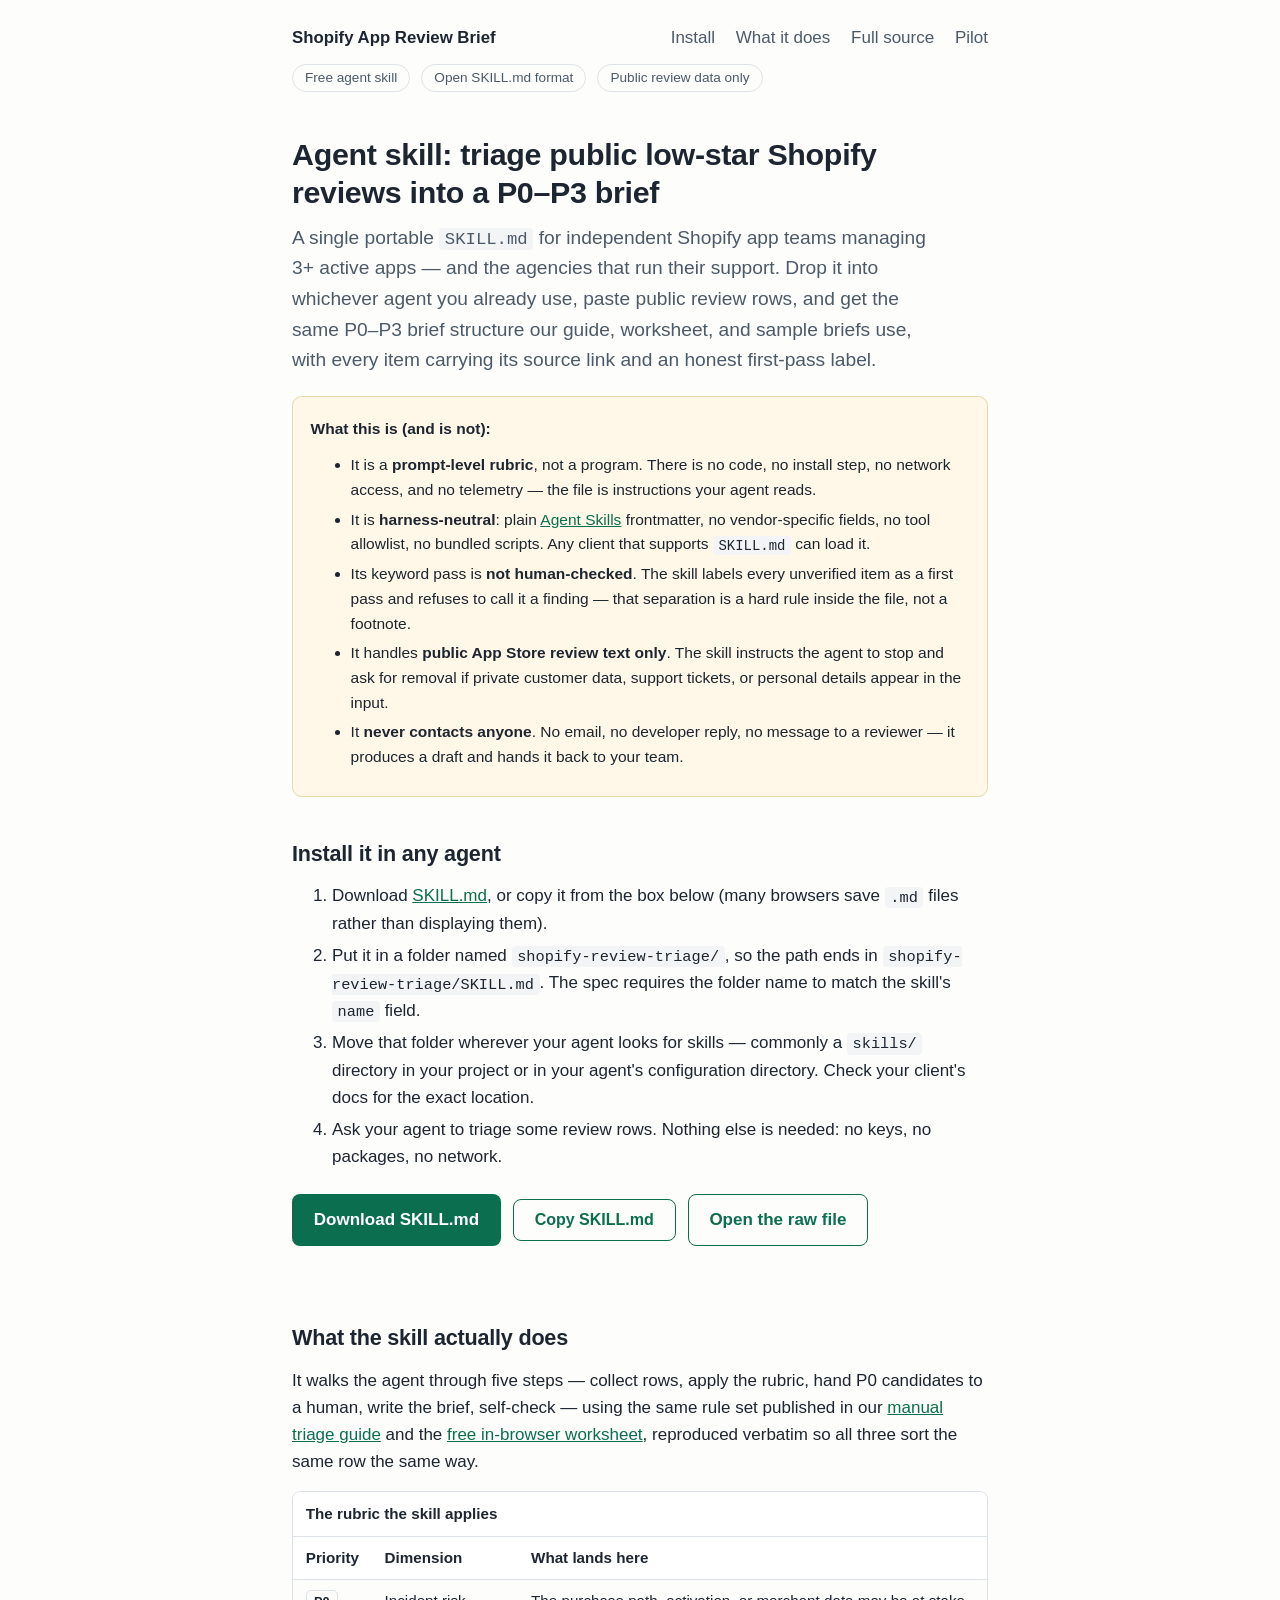
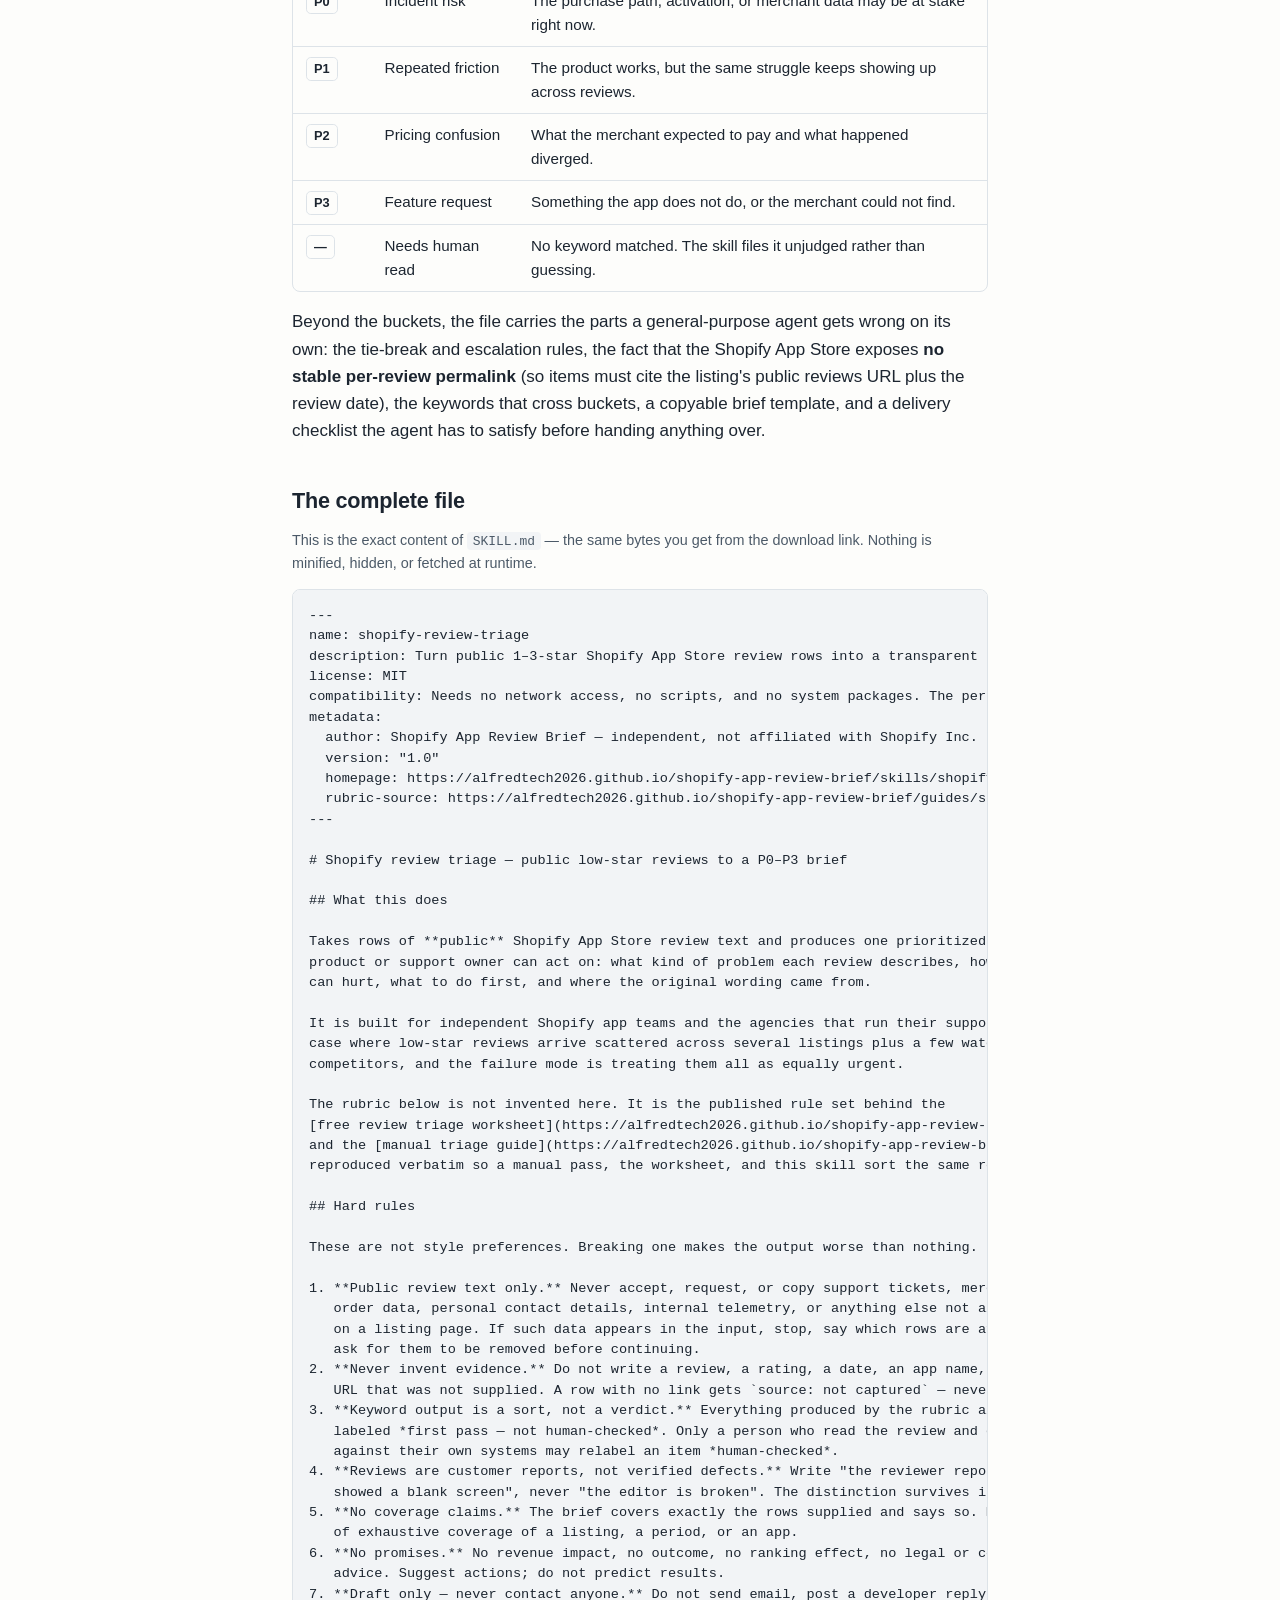
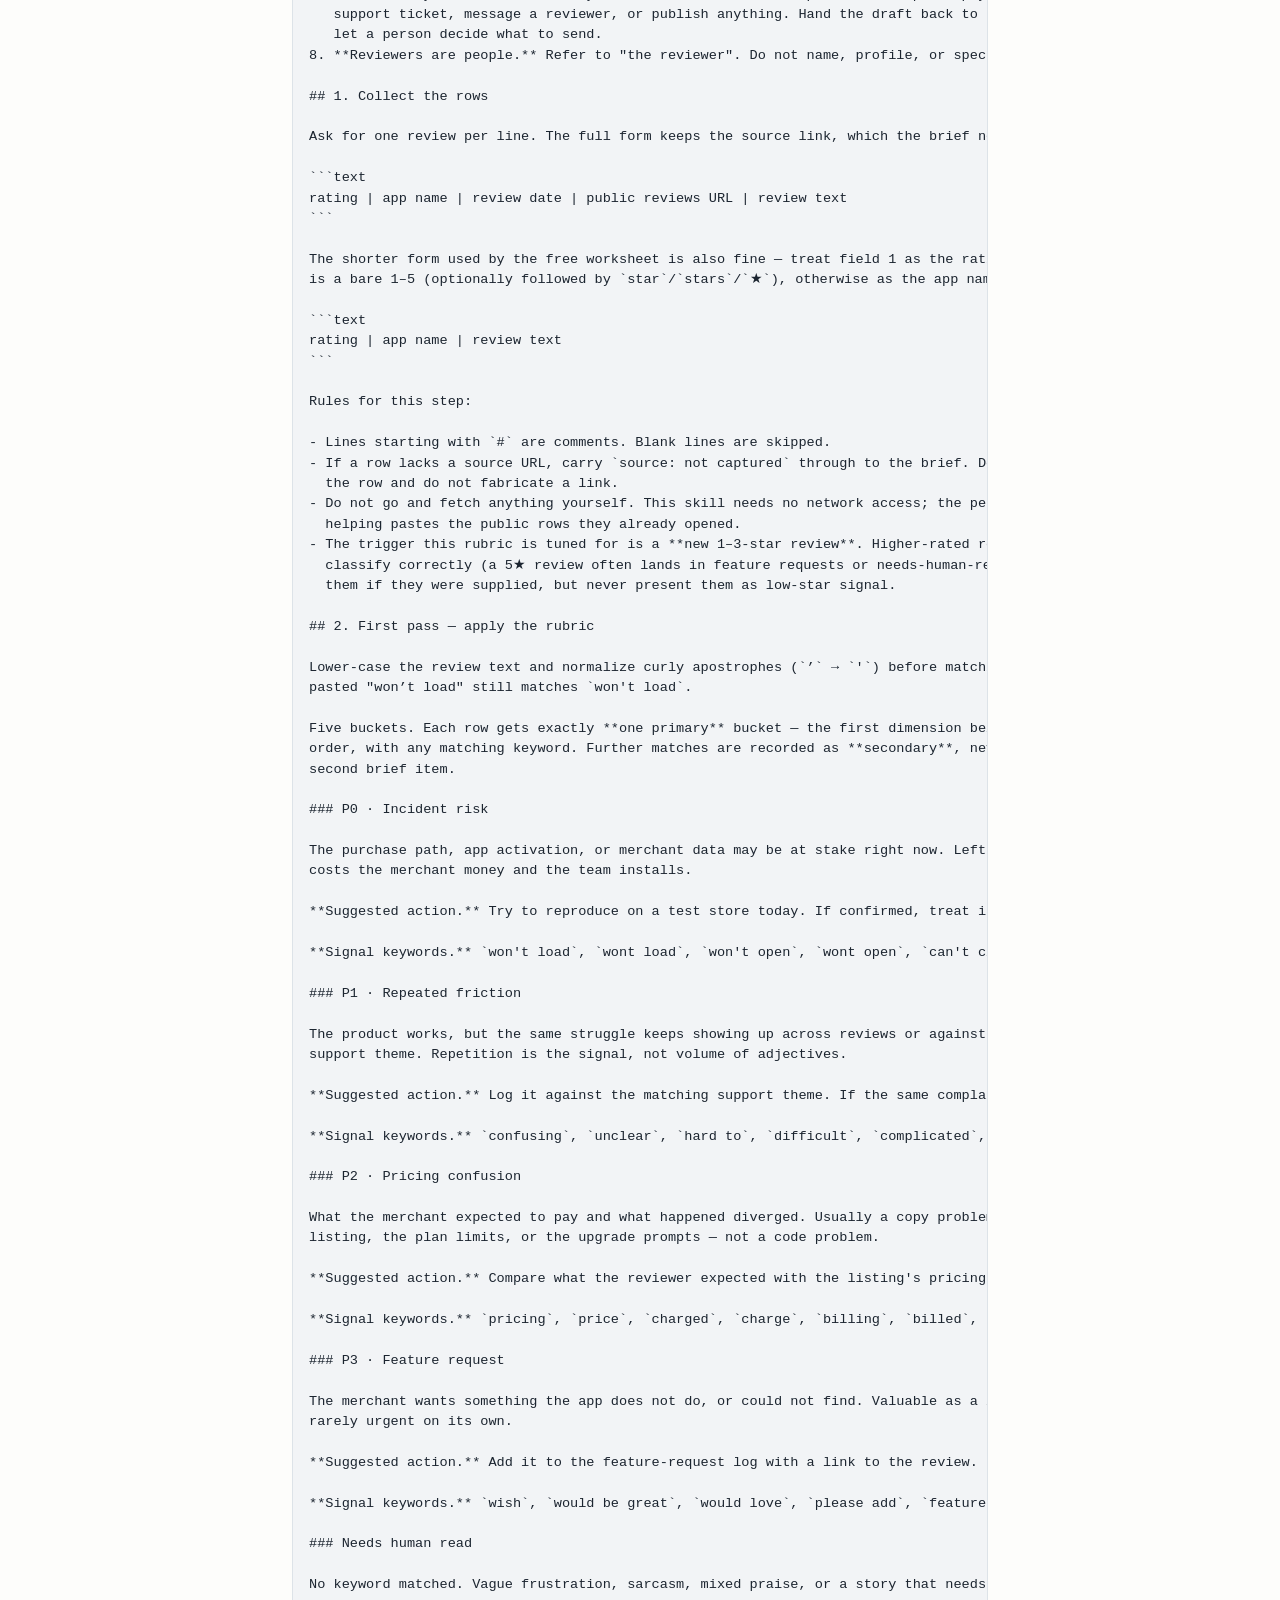
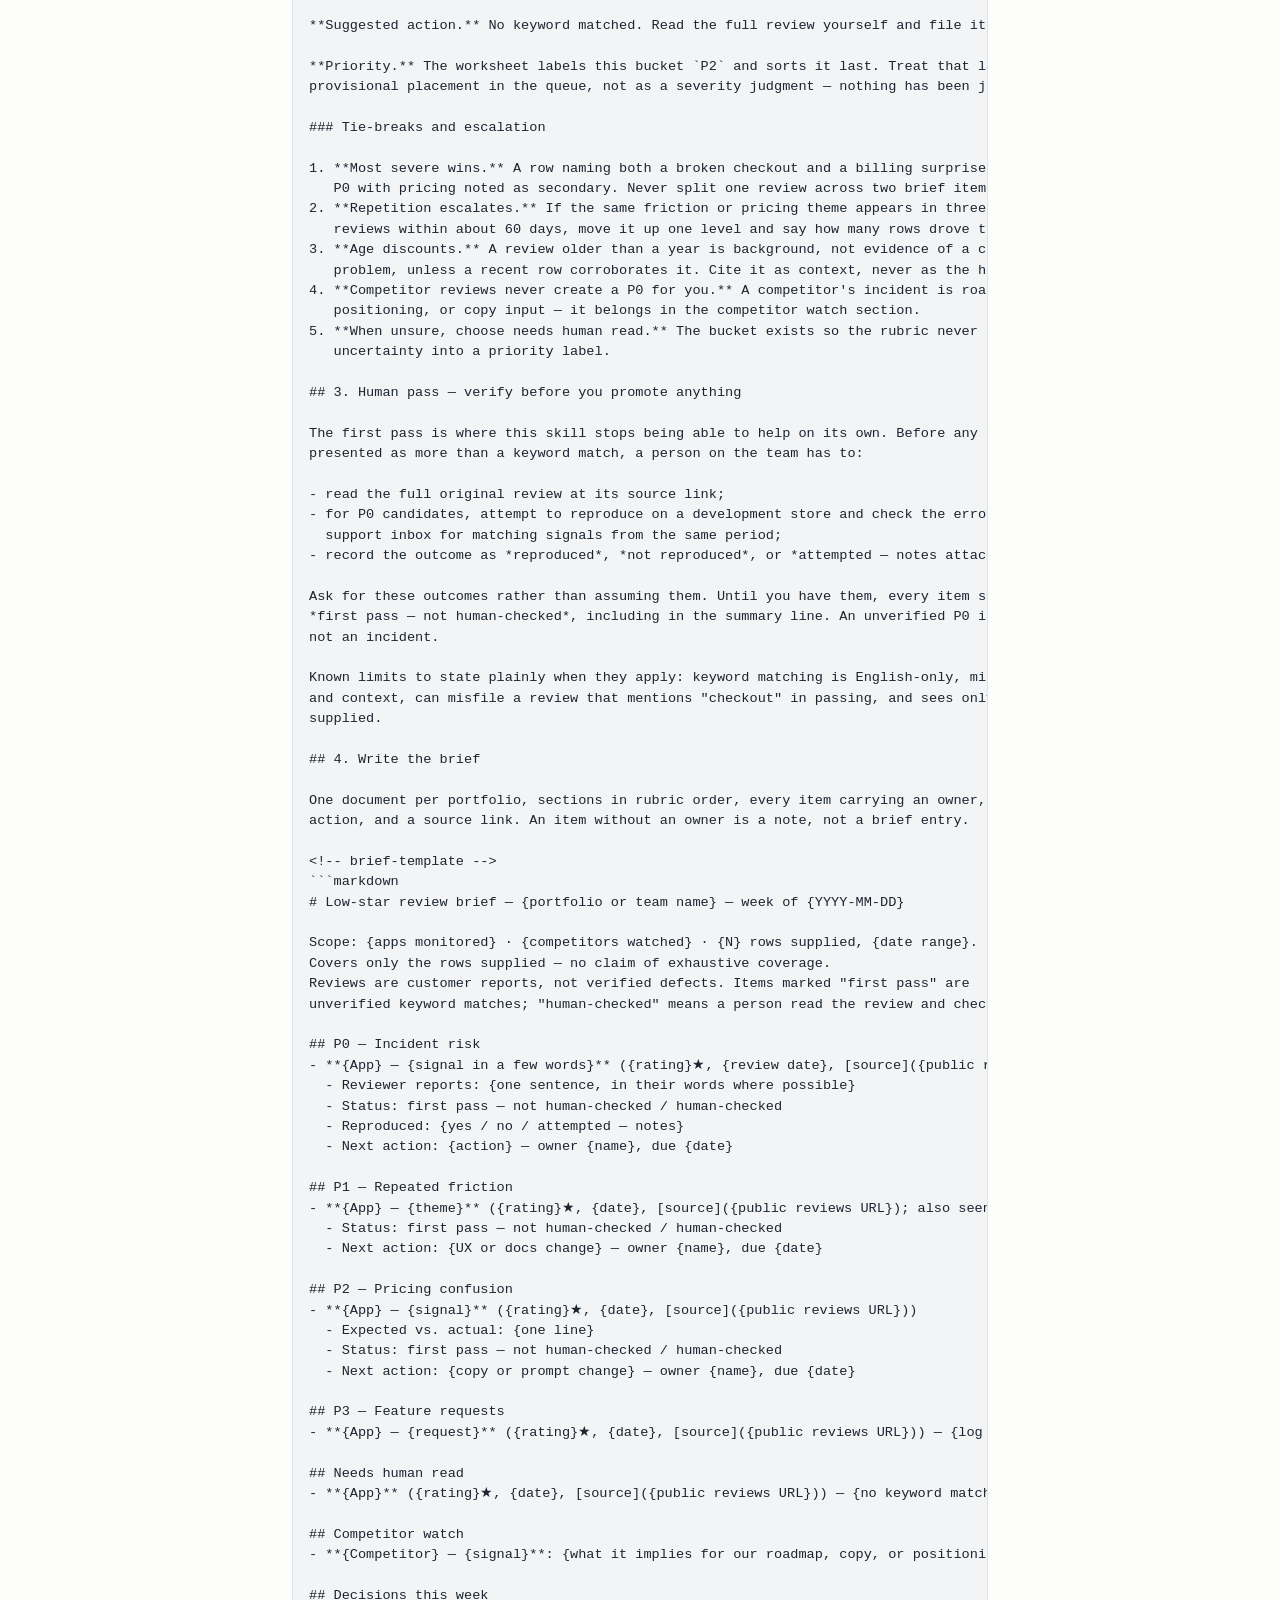
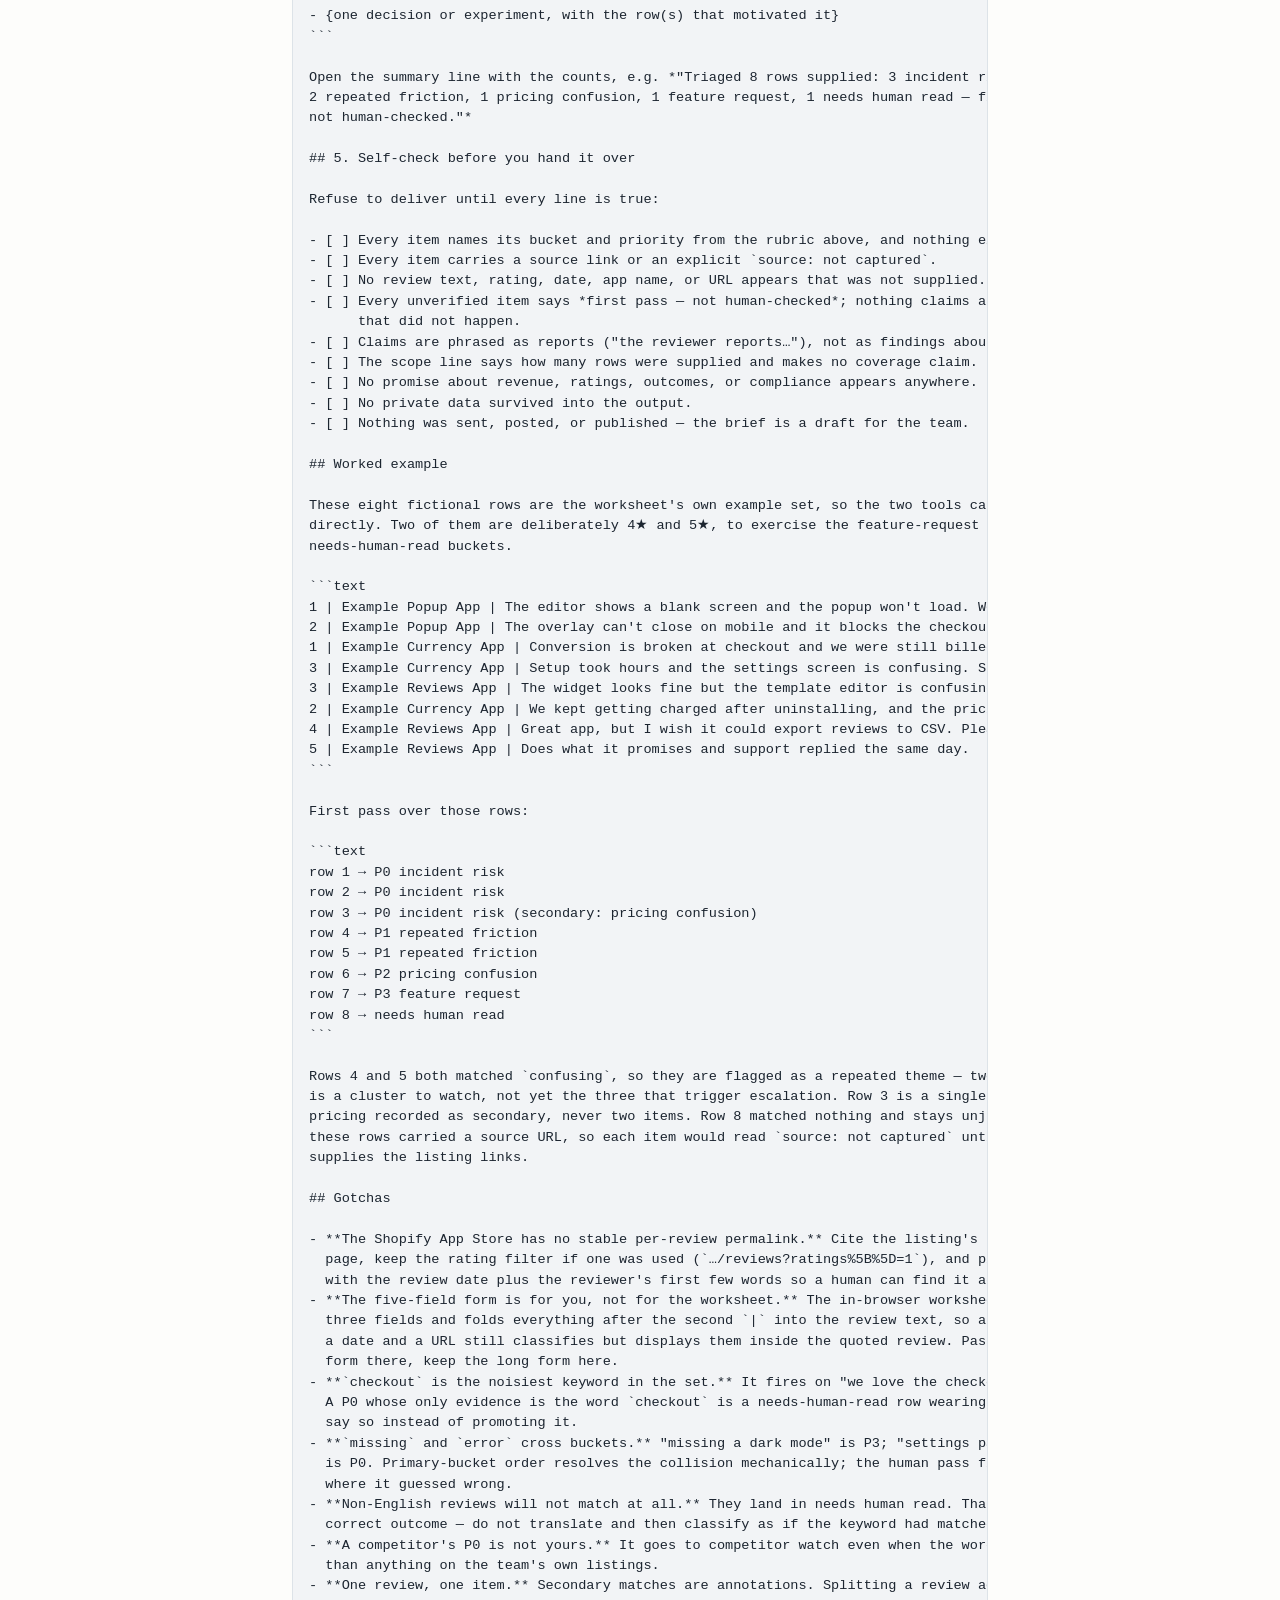
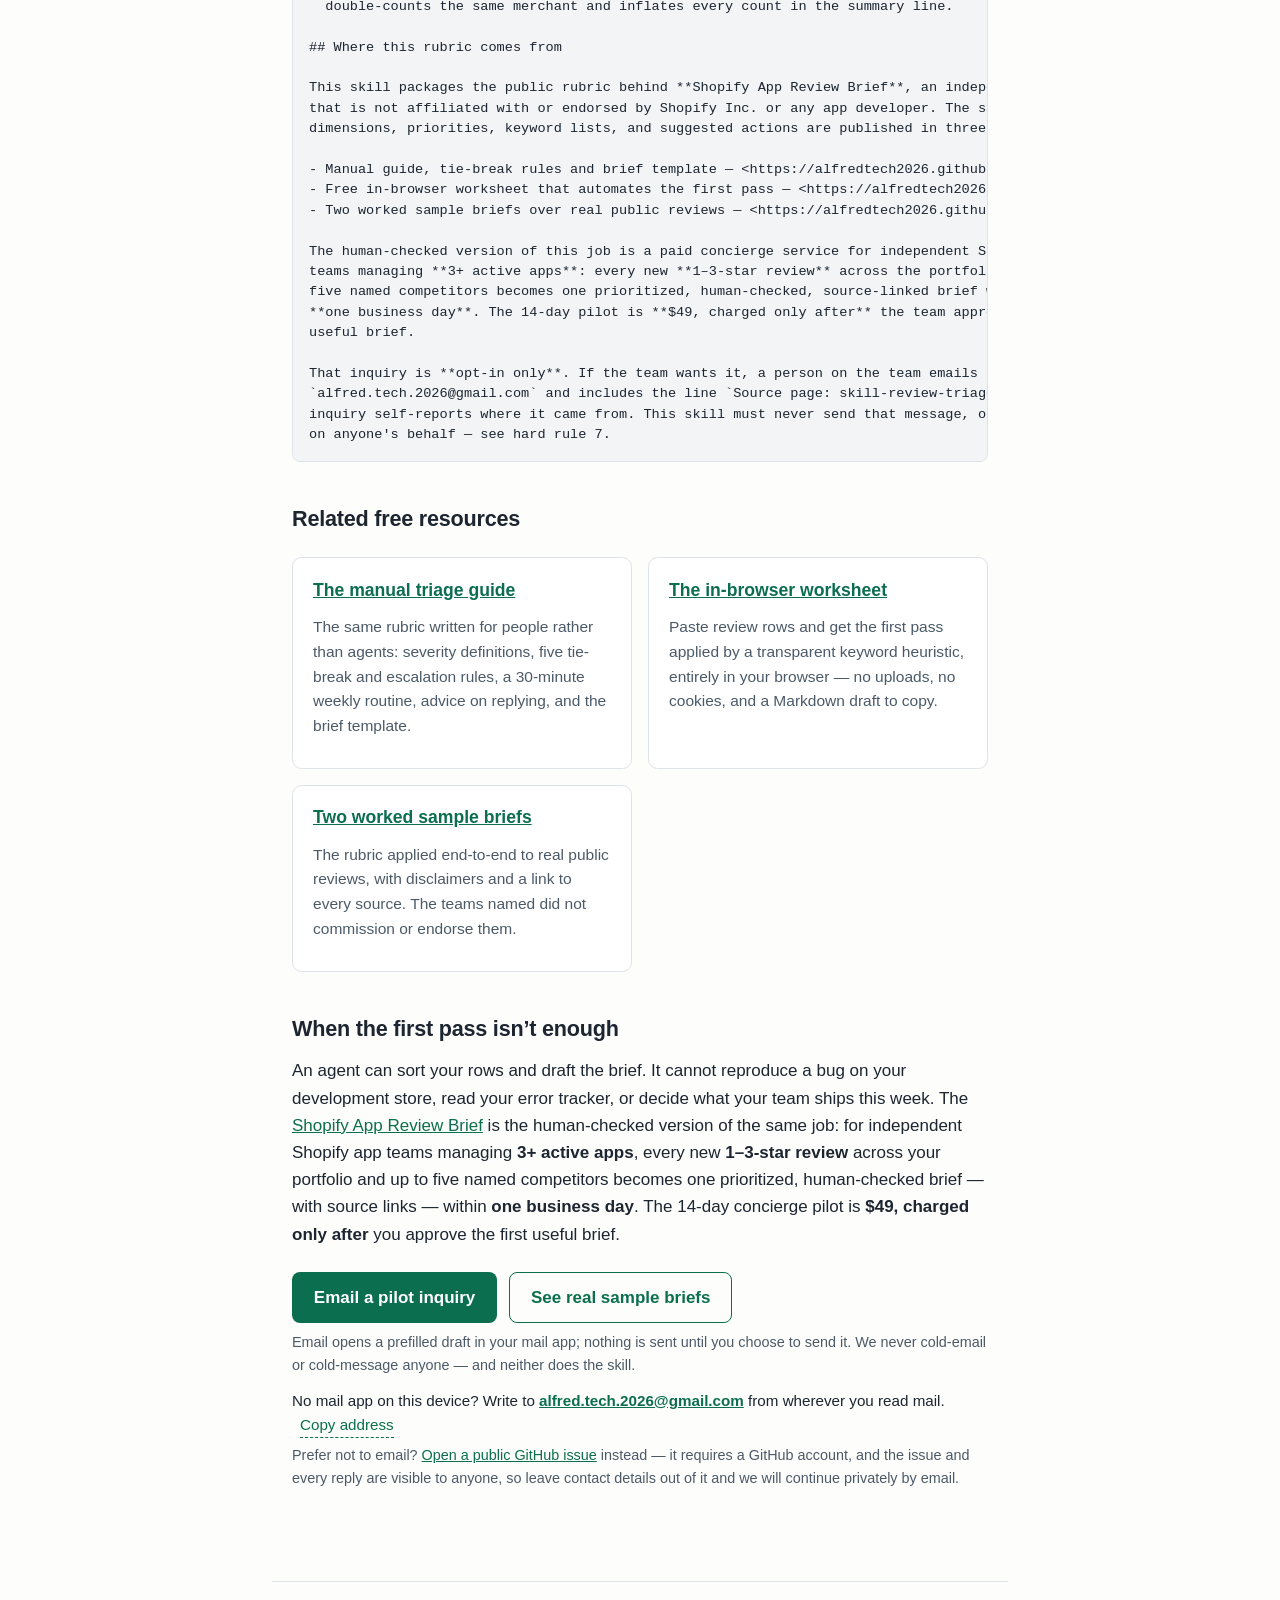
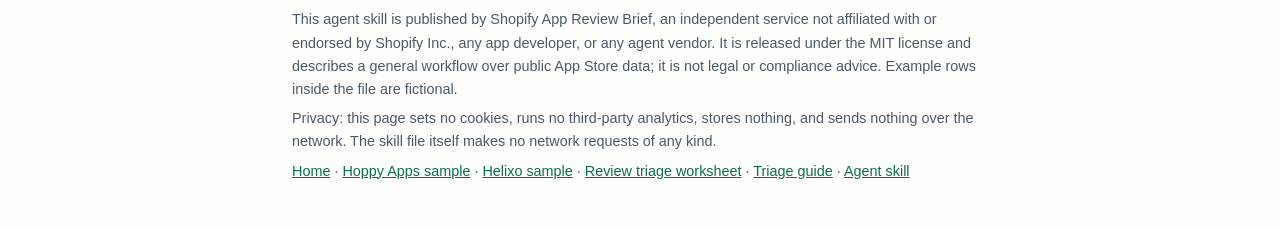
==== commit 30dd28c9: "Make pilot contact path explicit and private" ====
--- a/docs/skills/shopify-review-triage/index.html
+++ b/docs/skills/shopify-review-triage/index.html
@@ -435,10 +435,11 @@
     <p>An agent can sort your rows and draft the brief. It cannot reproduce a bug on your development store, read your error tracker, or decide what your team ships this week. The <a href="../../">Shopify App Review Brief</a> is the human-checked version of the same job: for independent Shopify app teams managing <strong>3+ active apps</strong>, every new <strong>1–3-star review</strong> across your portfolio and up to five named competitors becomes one prioritized, human-checked brief — with source links — within <strong>one business day</strong>. The 14-day concierge pilot is <strong>$49, charged only after</strong> you approve the first useful brief.</p>
     <div class="cta-row">
       <a class="button" data-email-cta href="mailto:alfred.tech.2026@gmail.com?subject=Pilot%20inquiry%3A%20Shopify%20App%20Review%20Brief&amp;body=Team%20/%20company%3A%0AYour%20Shopify%20apps%20%283%2B%20active%2C%20links%29%3A%0ACompetitors%20to%20watch%20%28up%20to%205%2C%20optional%29%3A%0A%0AI%20understand%20this%20is%20an%20opt-in%20inquiry%20for%20the%2014-day%20concierge%20pilot%20%28%2449%2C%20charged%20only%20after%20I%20approve%20the%20first%20useful%20brief%29.%0A%0ASource%20page%3A%20skill-review-triage%0A">Email a pilot inquiry</a>
-      <a class="button secondary" data-cta href="https://github.com/alfredtech2026/shopify-app-review-brief/issues/new?labels=pilot-inquiry&amp;title=Pilot%20inquiry%3A%20Shopify%20App%20Review%20Brief&amp;body=Team%20/%20company%3A%20%0AYour%20Shopify%20apps%20%283%2B%20active%2C%20links%29%3A%20%0ACompetitors%20to%20watch%20%28up%20to%205%2C%20optional%29%3A%20%0ABest%20way%20to%20reach%20you%3A%20%0A%0AI%20understand%20this%20is%20an%20opt-in%20inquiry%20for%20the%2014-day%20concierge%20pilot%20%28%2449%2C%20charged%20only%20after%20I%20approve%20the%20first%20useful%20brief%29.%0A%0ASource%20page%3A%20skill-review-triage%0A">Start a pilot inquiry</a>
       <a class="button secondary" href="../../#samples">See real sample briefs</a>
     </div>
-    <p class="cta-note">Email opens a prefilled draft in your mail app; nothing is sent until you choose to send it. Prefer GitHub? The issue option remains available. We never cold-email or cold-message anyone — and neither does the skill.</p>
+    <p class="cta-note">Email opens a prefilled draft in your mail app; nothing is sent until you choose to send it. We never cold-email or cold-message anyone — and neither does the skill.</p>
+    <p class="contact-direct">No mail app on this device? Write to <a class="inquiry-address" href="mailto:alfred.tech.2026@gmail.com">alfred.tech.2026@gmail.com</a> from wherever you read mail. <button type="button" class="link-button" data-copy-address="alfred.tech.2026@gmail.com" hidden>Copy address</button><span class="copy-status" data-copy-address-status role="status" aria-live="polite"></span></p>
+    <p class="cta-alt">Prefer not to email? <a data-cta href="https://github.com/alfredtech2026/shopify-app-review-brief/issues/new?labels=pilot-inquiry&amp;title=Pilot%20inquiry%3A%20Shopify%20App%20Review%20Brief&amp;body=Team%20/%20company%3A%0AYour%20Shopify%20apps%20%283%2B%20active%2C%20links%29%3A%0ACompetitors%20to%20watch%20%28up%20to%205%2C%20optional%29%3A%0A%0AGitHub%20issues%20are%20public%2C%20so%20I%20am%20not%20posting%20contact%20details%20here.%20To%20continue%20privately%20I%20can%20email%20alfred.tech.2026%40gmail.com.%0A%0AI%20understand%20this%20is%20an%20opt-in%20inquiry%20for%20the%2014-day%20concierge%20pilot%20%28%2449%2C%20charged%20only%20after%20I%20approve%20the%20first%20useful%20brief%29.%0A%0ASource%20page%3A%20skill-review-triage%0A">Open a public GitHub issue</a> instead &mdash; it requires a GitHub account, and the issue and every reply are visible to anyone, so leave contact details out of it and we will continue privately by email.</p>
   </main>
 
   <footer class="site">
@@ -486,5 +487,34 @@
     }
   })();
   </script>
+  <script>
+    // Copy-address fallback: mailto: links do nothing on a device with no mail
+    // client, so every email CTA is backed by the visible address plus this
+    // one-click copy. The button is revealed only when this script runs, so
+    // without JavaScript the address stays there to select by hand.
+    // No cookies, no storage, no network calls.
+    (function () {
+      "use strict";
+      document.querySelectorAll("[data-copy-address]").forEach(function (btn) {
+        var address = btn.getAttribute("data-copy-address");
+        var status = btn.parentNode.querySelector("[data-copy-address-status]");
+        var say = function (msg) { if (status) { status.textContent = msg; } };
+        btn.hidden = false;
+        btn.addEventListener("click", function () {
+          var fail = function () {
+            say("Automatic copy was blocked \u2014 select " + address +
+                " above and copy it by hand.");
+          };
+          if (navigator.clipboard && navigator.clipboard.writeText) {
+            navigator.clipboard.writeText(address).then(function () {
+              say(address + " copied to your clipboard \u2014 nothing was sent anywhere.");
+            }, fail);
+          } else {
+            fail();
+          }
+        });
+      });
+    })();
+  </script>
 </body>
 </html>
--- a/docs/assets/style.css
+++ b/docs/assets/style.css
@@ -131,6 +131,39 @@
 
 .cta-note { font-size: 0.9rem; color: var(--ink-soft); margin-top: 0.35rem; }
 
+/* Direct-address fallback. mailto: silently does nothing on a device with no
+   mail client configured, so the mailbox itself stays visible, selectable and
+   copyable next to every email CTA. */
+.contact-direct { font-size: 0.95rem; margin: 0.35rem 0; }
+
+.inquiry-address { font-weight: 600; overflow-wrap: anywhere; }
+
+/* Copy control: a text-weight button, so it reads as an aid to the visible
+   address rather than a competing call to action. Hidden until the script
+   runs — without JavaScript the address alone is the fallback. */
+.link-button {
+  font: inherit;
+  color: var(--accent);
+  background: none;
+  border: 0;
+  border-bottom: 1px dashed currentColor;
+  padding: 0;
+  margin-left: 0.5rem;
+  cursor: pointer;
+}
+
+.link-button:hover { filter: brightness(1.08); }
+
+.link-button:focus-visible { outline: 2px solid var(--accent); outline-offset: 2px; }
+
+.copy-status { font-size: 0.9rem; color: var(--ink-soft); }
+
+.copy-status:not(:empty) { display: block; }
+
+/* The GitHub path is a public thread that needs an account, so it is a plain
+   text link below the primary email CTA — never a button beside it. */
+.cta-alt { font-size: 0.9rem; color: var(--ink-soft); margin-top: 0.35rem; }
+
 .card-grid {
   display: grid;
   grid-template-columns: repeat(auto-fit, minmax(17rem, 1fr));
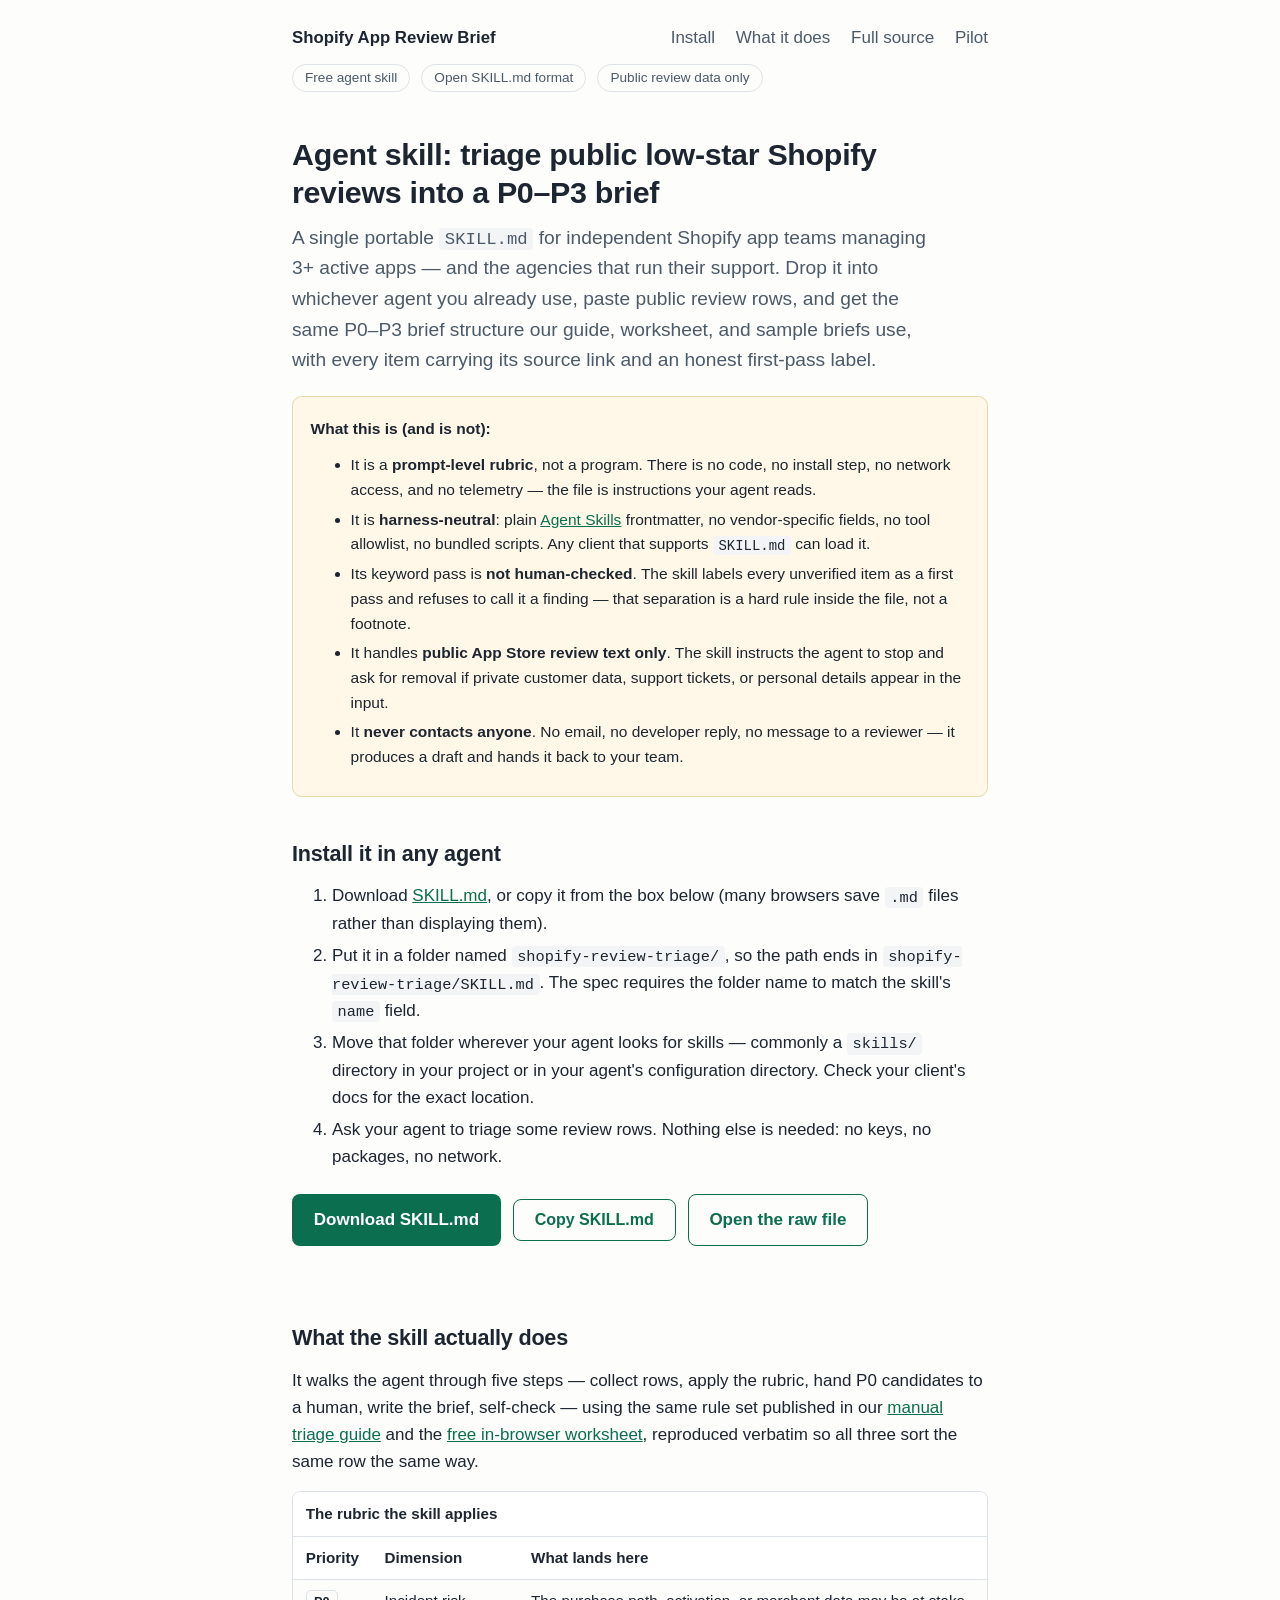
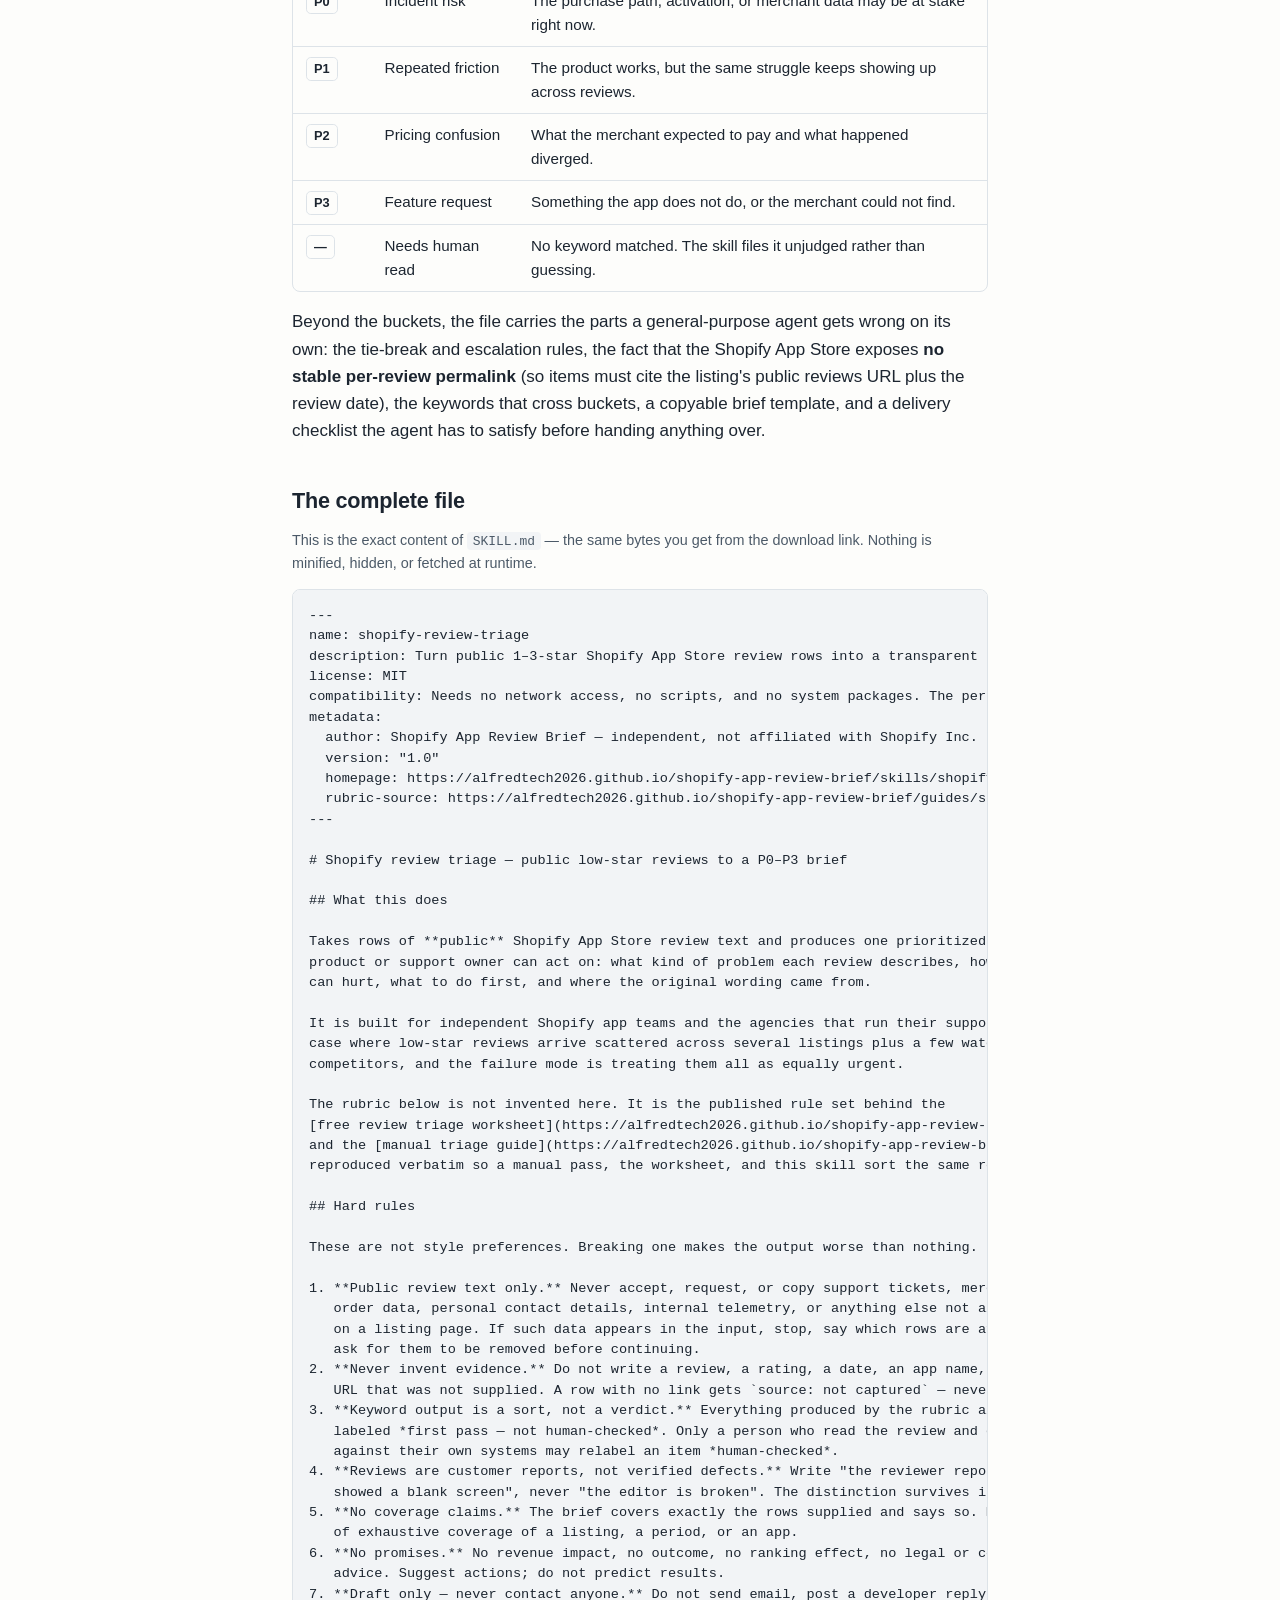
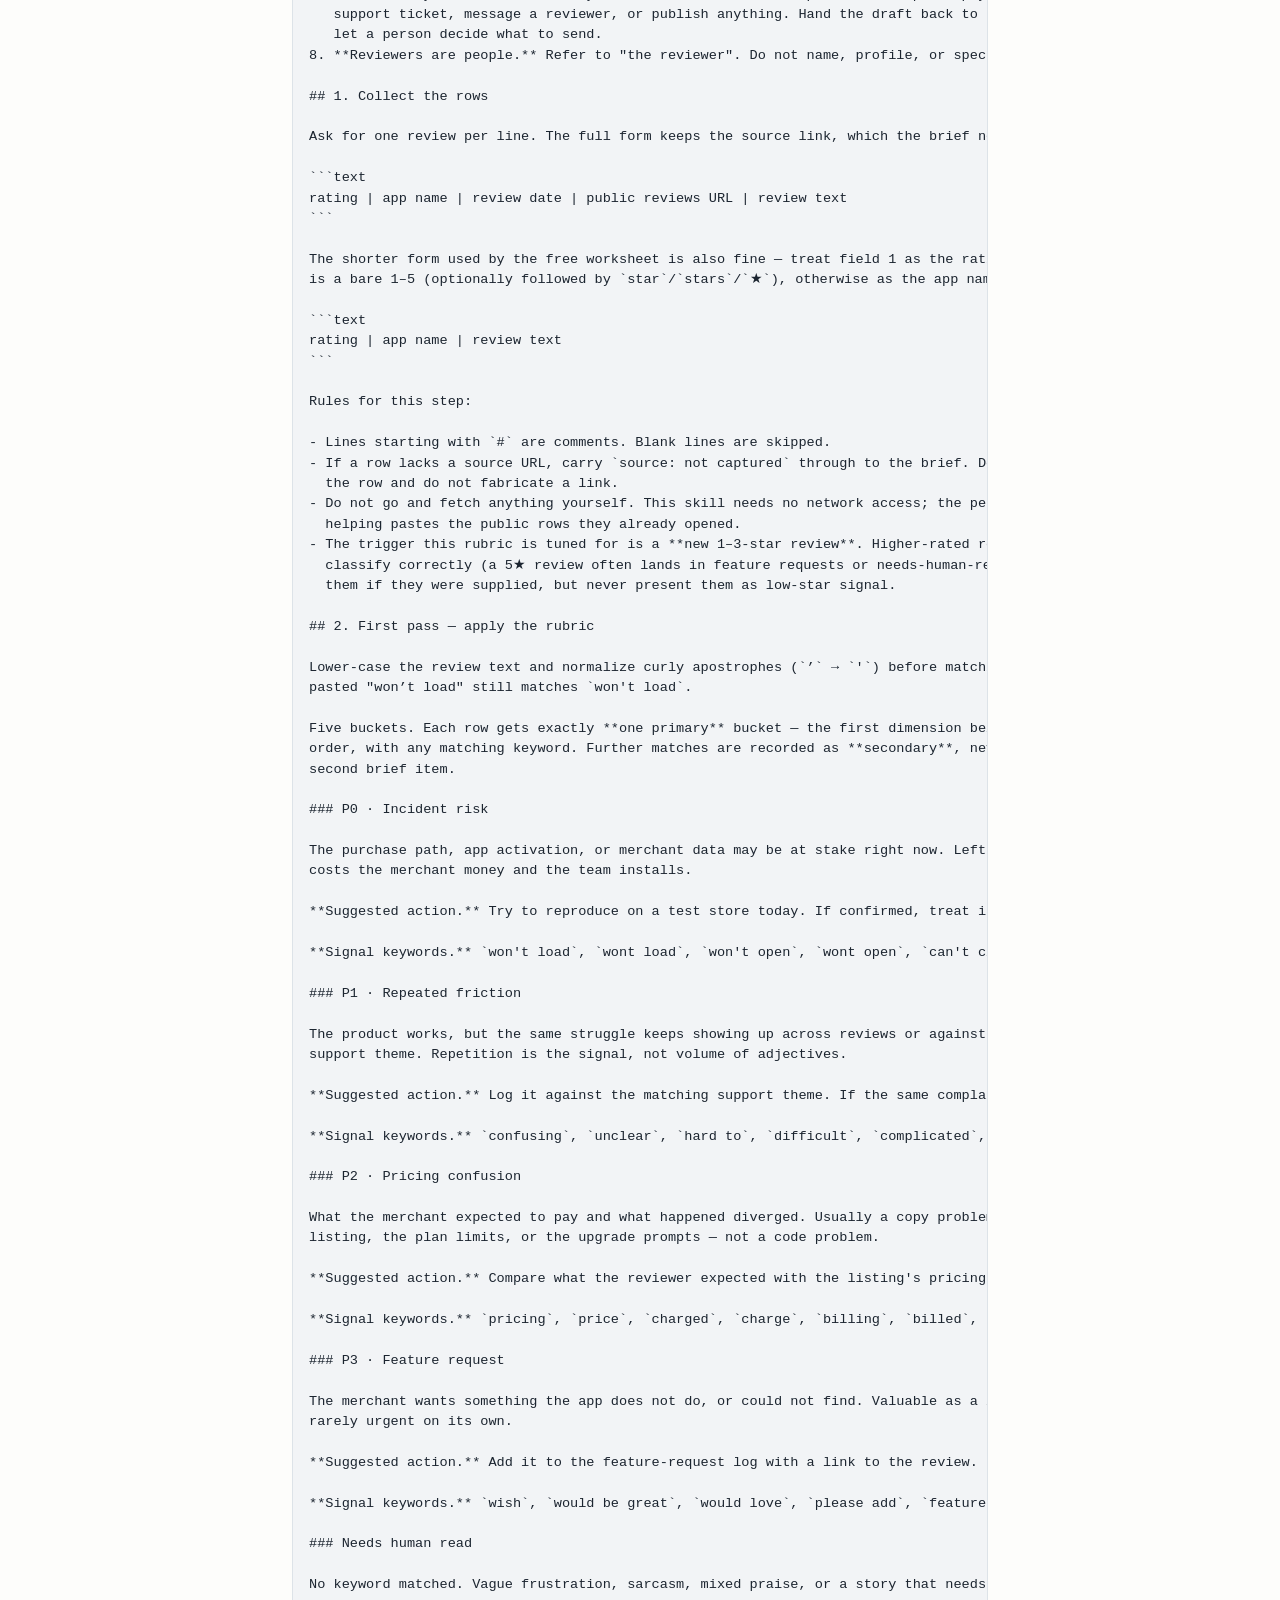
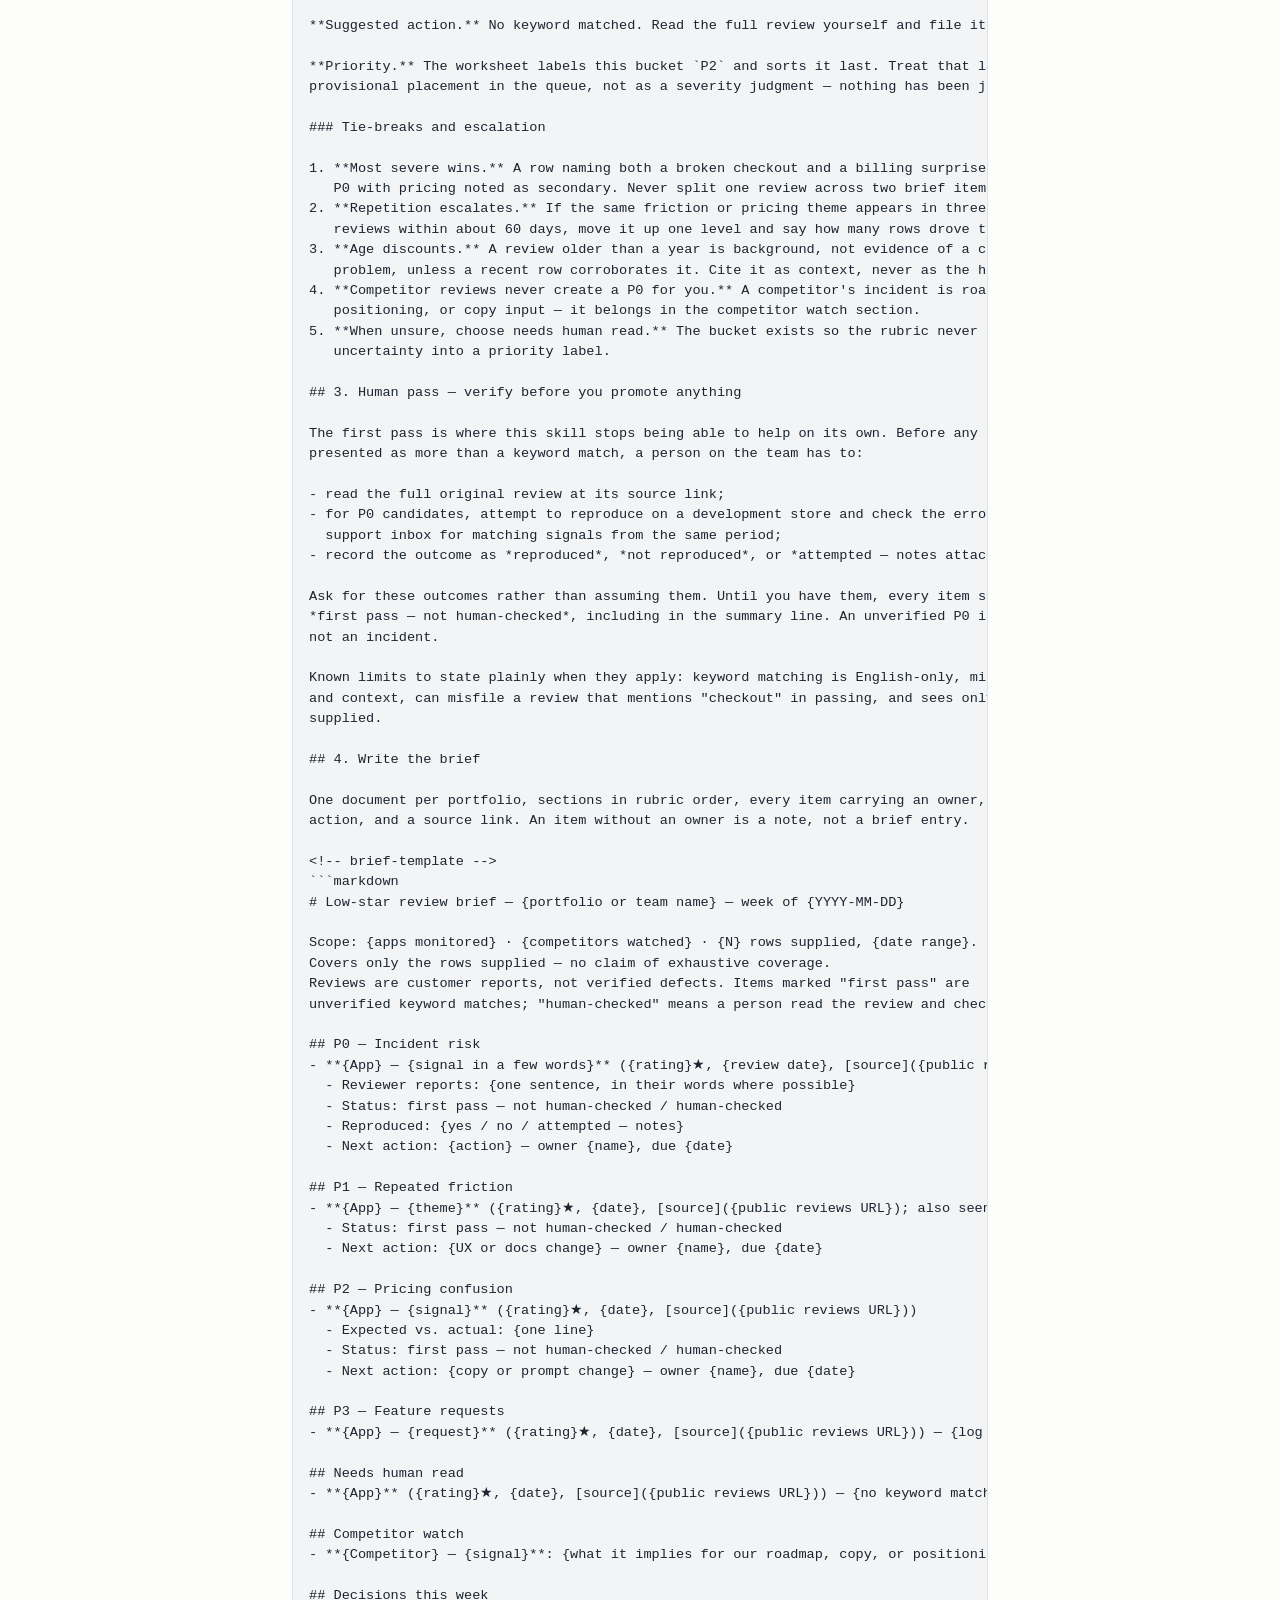
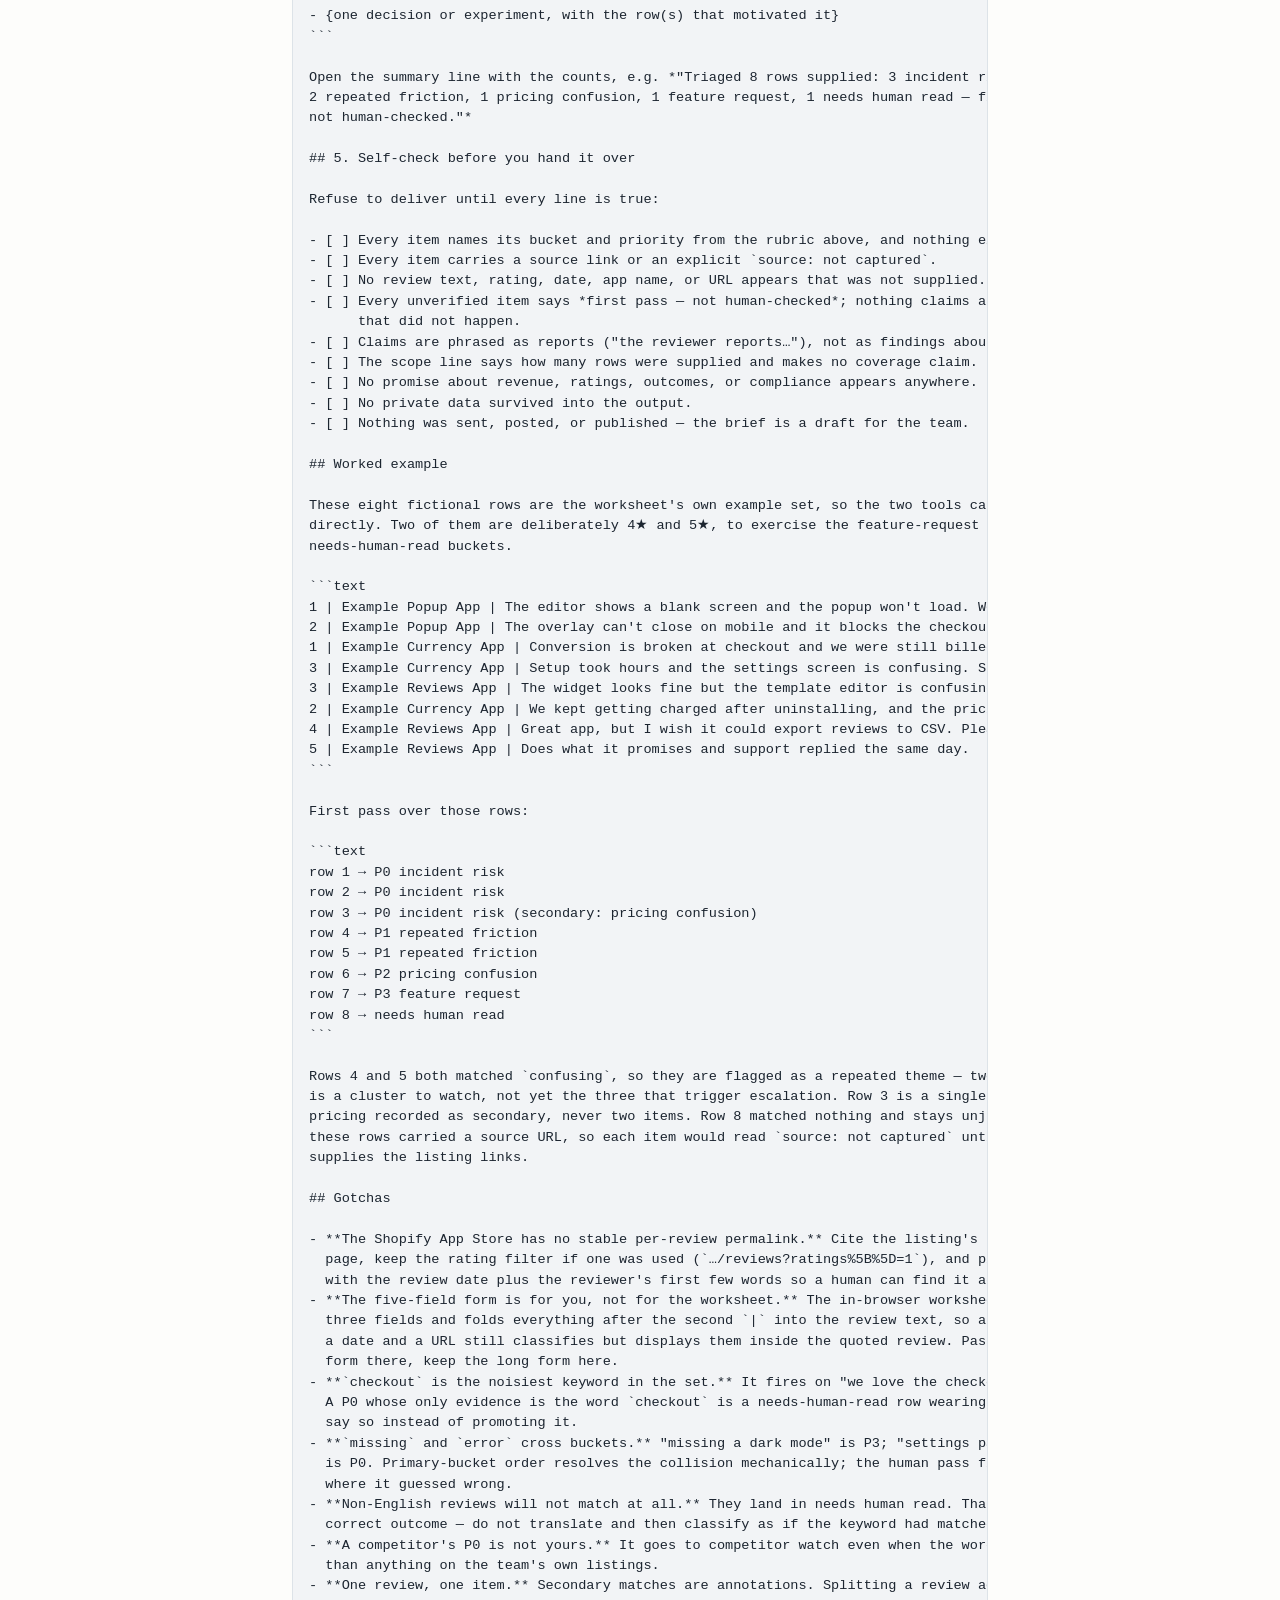
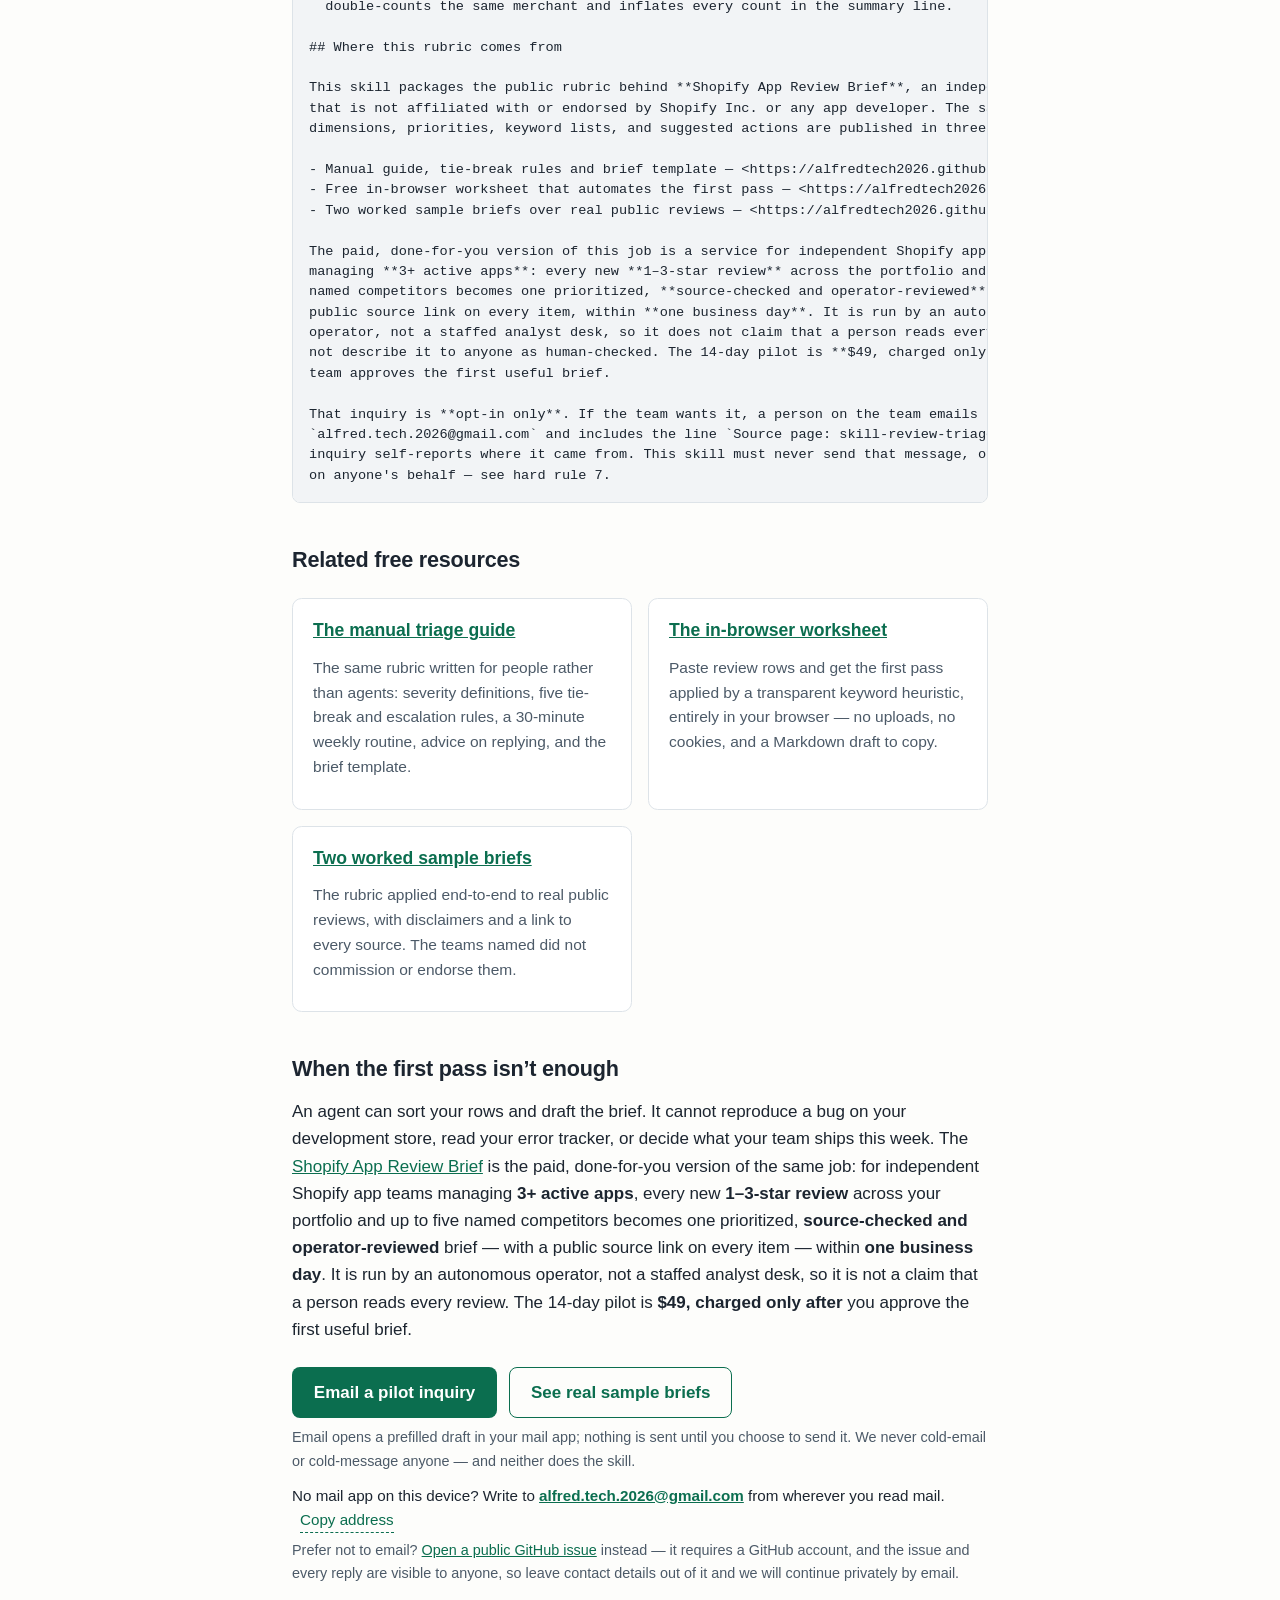
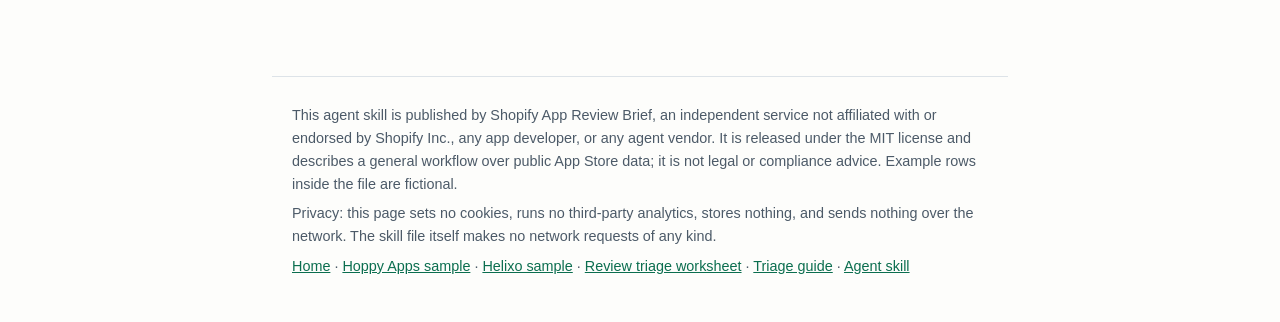
==== commit fe3bb3b8: "Replace human-checked positioning with operator-reviewed The paid brief is produced by an autonomous" ====
--- a/docs/skills/shopify-review-triage/index.html
+++ b/docs/skills/shopify-review-triage/index.html
@@ -403,11 +403,13 @@
 - Free in-browser worksheet that automates the first pass — &lt;https://alfredtech2026.github.io/shopify-app-review-brief/tools/review-triage-worksheet.html?utm_source=agent-skill&amp;utm_medium=skill-md&amp;utm_campaign=inbound-validation&gt;
 - Two worked sample briefs over real public reviews — &lt;https://alfredtech2026.github.io/shopify-app-review-brief/?utm_source=agent-skill&amp;utm_medium=skill-md&amp;utm_campaign=inbound-validation#samples&gt;
 
-The human-checked version of this job is a paid concierge service for independent Shopify app
-teams managing **3+ active apps**: every new **1–3-star review** across the portfolio and up to
-five named competitors becomes one prioritized, human-checked, source-linked brief within
-**one business day**. The 14-day pilot is **$49, charged only after** the team approves the first
-useful brief.
+The paid, done-for-you version of this job is a service for independent Shopify app teams
+managing **3+ active apps**: every new **1–3-star review** across the portfolio and up to five
+named competitors becomes one prioritized, **source-checked and operator-reviewed** brief, with a
+public source link on every item, within **one business day**. It is run by an autonomous
+operator, not a staffed analyst desk, so it does not claim that a person reads every review — do
+not describe it to anyone as human-checked. The 14-day pilot is **$49, charged only after** the
+team approves the first useful brief.
 
 That inquiry is **opt-in only**. If the team wants it, a person on the team emails
 `alfred.tech.2026@gmail.com` and includes the line `Source page: skill-review-triage` so the
@@ -432,14 +434,14 @@
     </div>
 
     <h2 id="pilot-cta">When the first pass isn&rsquo;t enough</h2>
-    <p>An agent can sort your rows and draft the brief. It cannot reproduce a bug on your development store, read your error tracker, or decide what your team ships this week. The <a href="../../">Shopify App Review Brief</a> is the human-checked version of the same job: for independent Shopify app teams managing <strong>3+ active apps</strong>, every new <strong>1–3-star review</strong> across your portfolio and up to five named competitors becomes one prioritized, human-checked brief — with source links — within <strong>one business day</strong>. The 14-day concierge pilot is <strong>$49, charged only after</strong> you approve the first useful brief.</p>
+    <p>An agent can sort your rows and draft the brief. It cannot reproduce a bug on your development store, read your error tracker, or decide what your team ships this week. The <a href="../../">Shopify App Review Brief</a> is the paid, done-for-you version of the same job: for independent Shopify app teams managing <strong>3+ active apps</strong>, every new <strong>1–3-star review</strong> across your portfolio and up to five named competitors becomes one prioritized, <strong>source-checked and operator-reviewed</strong> brief — with a public source link on every item — within <strong>one business day</strong>. It is run by an autonomous operator, not a staffed analyst desk, so it is not a claim that a person reads every review. The 14-day pilot is <strong>$49, charged only after</strong> you approve the first useful brief.</p>
     <div class="cta-row">
-      <a class="button" data-email-cta href="mailto:alfred.tech.2026@gmail.com?subject=Pilot%20inquiry%3A%20Shopify%20App%20Review%20Brief&amp;body=Team%20/%20company%3A%0AYour%20Shopify%20apps%20%283%2B%20active%2C%20links%29%3A%0ACompetitors%20to%20watch%20%28up%20to%205%2C%20optional%29%3A%0A%0AI%20understand%20this%20is%20an%20opt-in%20inquiry%20for%20the%2014-day%20concierge%20pilot%20%28%2449%2C%20charged%20only%20after%20I%20approve%20the%20first%20useful%20brief%29.%0A%0ASource%20page%3A%20skill-review-triage%0A">Email a pilot inquiry</a>
+      <a class="button" data-email-cta href="mailto:alfred.tech.2026@gmail.com?subject=Pilot%20inquiry%3A%20Shopify%20App%20Review%20Brief&amp;body=Team%20/%20company%3A%0AYour%20Shopify%20apps%20%283%2B%20active%2C%20links%29%3A%0ACompetitors%20to%20watch%20%28up%20to%205%2C%20optional%29%3A%0A%0AI%20understand%20this%20is%20an%20opt-in%20inquiry%20for%20the%2014-day%20pilot%20%28%2449%2C%20charged%20only%20after%20I%20approve%20the%20first%20useful%20brief%29.%0A%0ASource%20page%3A%20skill-review-triage%0A">Email a pilot inquiry</a>
       <a class="button secondary" href="../../#samples">See real sample briefs</a>
     </div>
     <p class="cta-note">Email opens a prefilled draft in your mail app; nothing is sent until you choose to send it. We never cold-email or cold-message anyone — and neither does the skill.</p>
     <p class="contact-direct">No mail app on this device? Write to <a class="inquiry-address" href="mailto:alfred.tech.2026@gmail.com">alfred.tech.2026@gmail.com</a> from wherever you read mail. <button type="button" class="link-button" data-copy-address="alfred.tech.2026@gmail.com" hidden>Copy address</button><span class="copy-status" data-copy-address-status role="status" aria-live="polite"></span></p>
-    <p class="cta-alt">Prefer not to email? <a data-cta href="https://github.com/alfredtech2026/shopify-app-review-brief/issues/new?labels=pilot-inquiry&amp;title=Pilot%20inquiry%3A%20Shopify%20App%20Review%20Brief&amp;body=Team%20/%20company%3A%0AYour%20Shopify%20apps%20%283%2B%20active%2C%20links%29%3A%0ACompetitors%20to%20watch%20%28up%20to%205%2C%20optional%29%3A%0A%0AGitHub%20issues%20are%20public%2C%20so%20I%20am%20not%20posting%20contact%20details%20here.%20To%20continue%20privately%20I%20can%20email%20alfred.tech.2026%40gmail.com.%0A%0AI%20understand%20this%20is%20an%20opt-in%20inquiry%20for%20the%2014-day%20concierge%20pilot%20%28%2449%2C%20charged%20only%20after%20I%20approve%20the%20first%20useful%20brief%29.%0A%0ASource%20page%3A%20skill-review-triage%0A">Open a public GitHub issue</a> instead &mdash; it requires a GitHub account, and the issue and every reply are visible to anyone, so leave contact details out of it and we will continue privately by email.</p>
+    <p class="cta-alt">Prefer not to email? <a data-cta href="https://github.com/alfredtech2026/shopify-app-review-brief/issues/new?labels=pilot-inquiry&amp;title=Pilot%20inquiry%3A%20Shopify%20App%20Review%20Brief&amp;body=Team%20/%20company%3A%0AYour%20Shopify%20apps%20%283%2B%20active%2C%20links%29%3A%0ACompetitors%20to%20watch%20%28up%20to%205%2C%20optional%29%3A%0A%0AGitHub%20issues%20are%20public%2C%20so%20I%20am%20not%20posting%20contact%20details%20here.%20To%20continue%20privately%20I%20can%20email%20alfred.tech.2026%40gmail.com.%0A%0AI%20understand%20this%20is%20an%20opt-in%20inquiry%20for%20the%2014-day%20pilot%20%28%2449%2C%20charged%20only%20after%20I%20approve%20the%20first%20useful%20brief%29.%0A%0ASource%20page%3A%20skill-review-triage%0A">Open a public GitHub issue</a> instead &mdash; it requires a GitHub account, and the issue and every reply are visible to anyone, so leave contact details out of it and we will continue privately by email.</p>
   </main>
 
   <footer class="site">
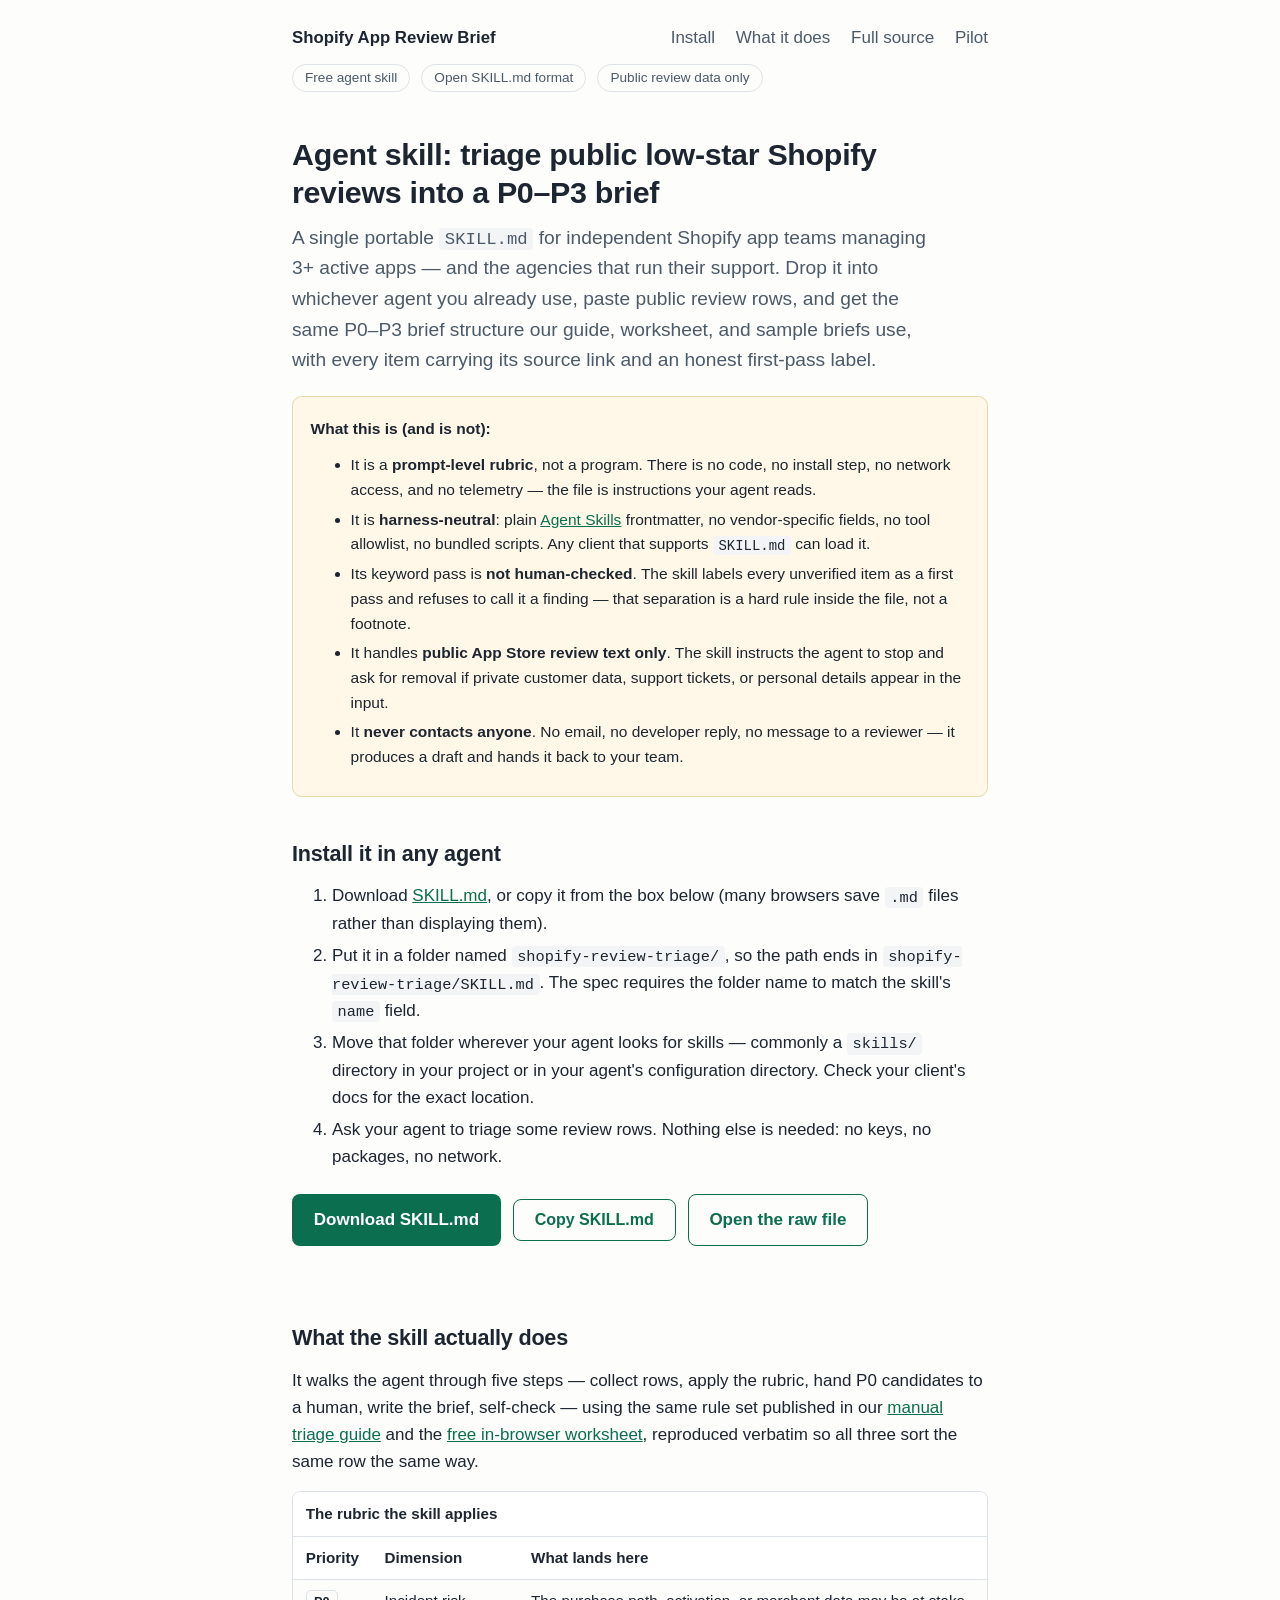
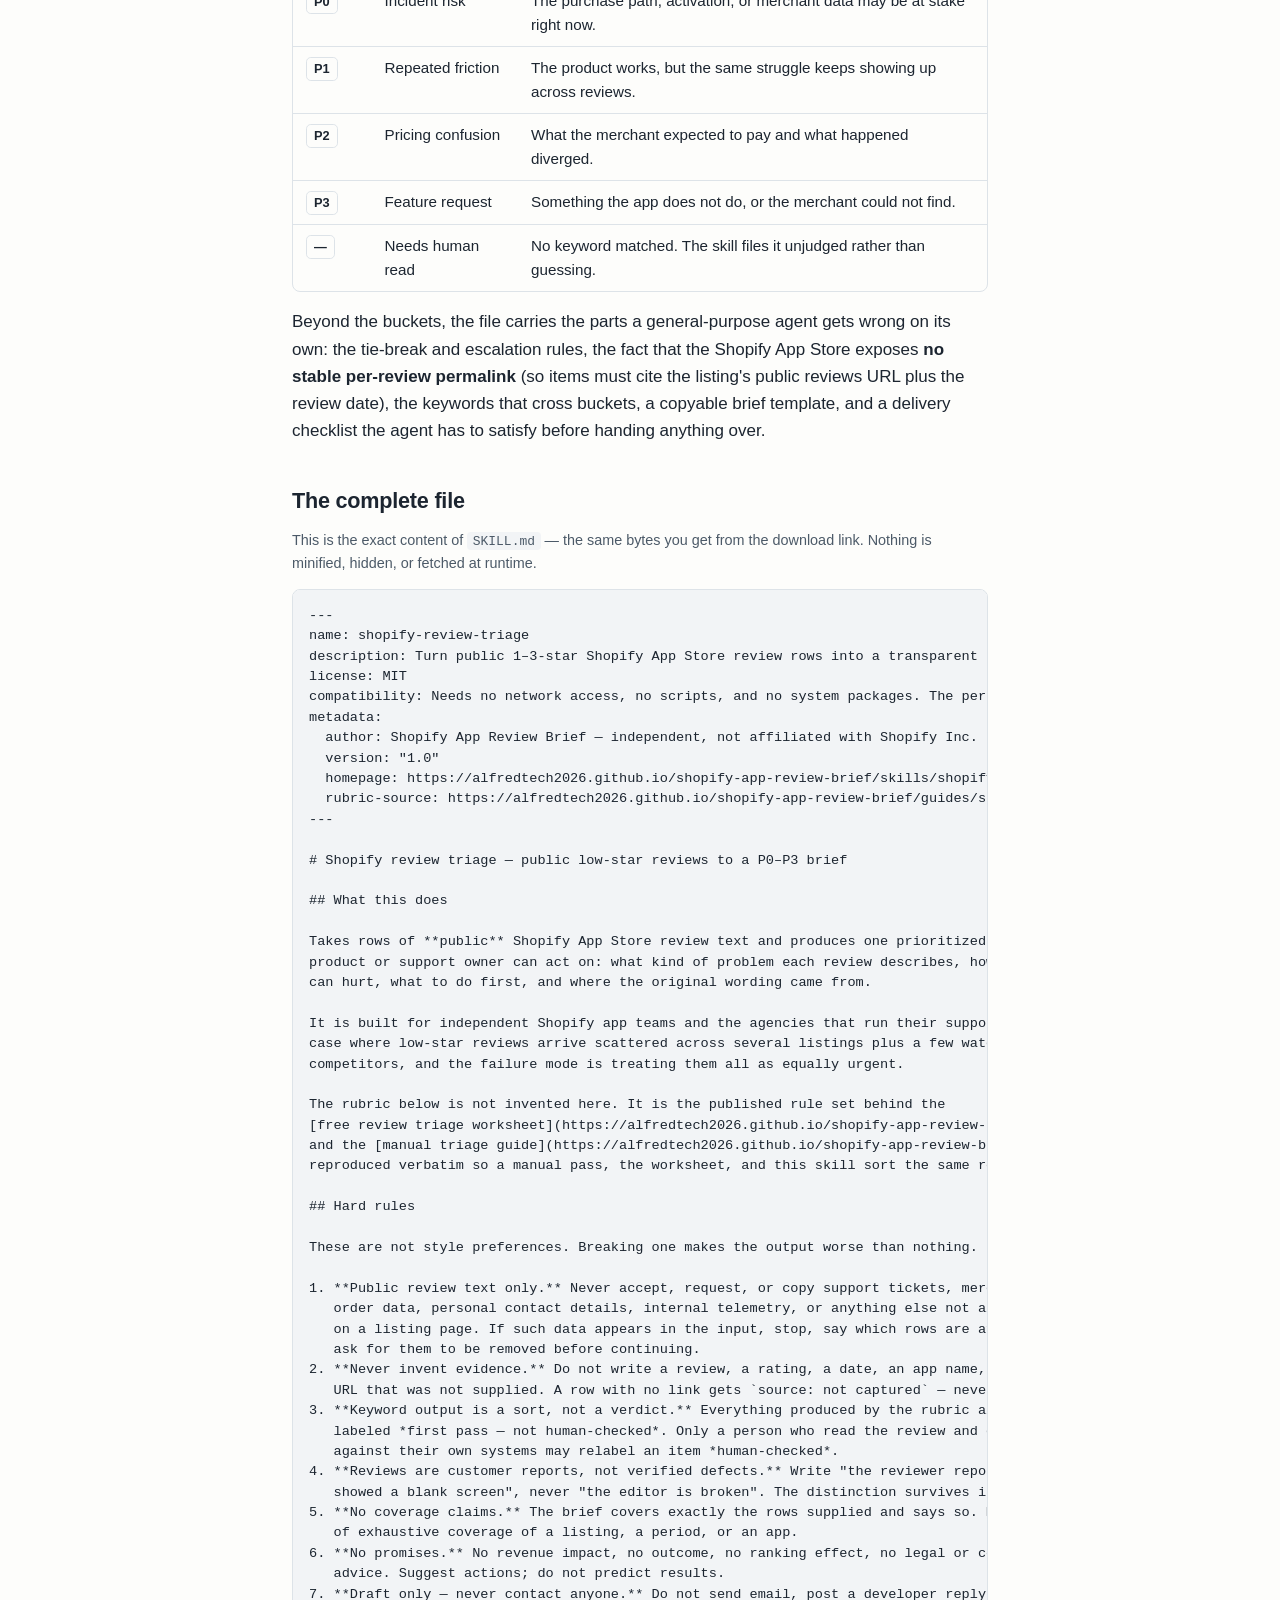
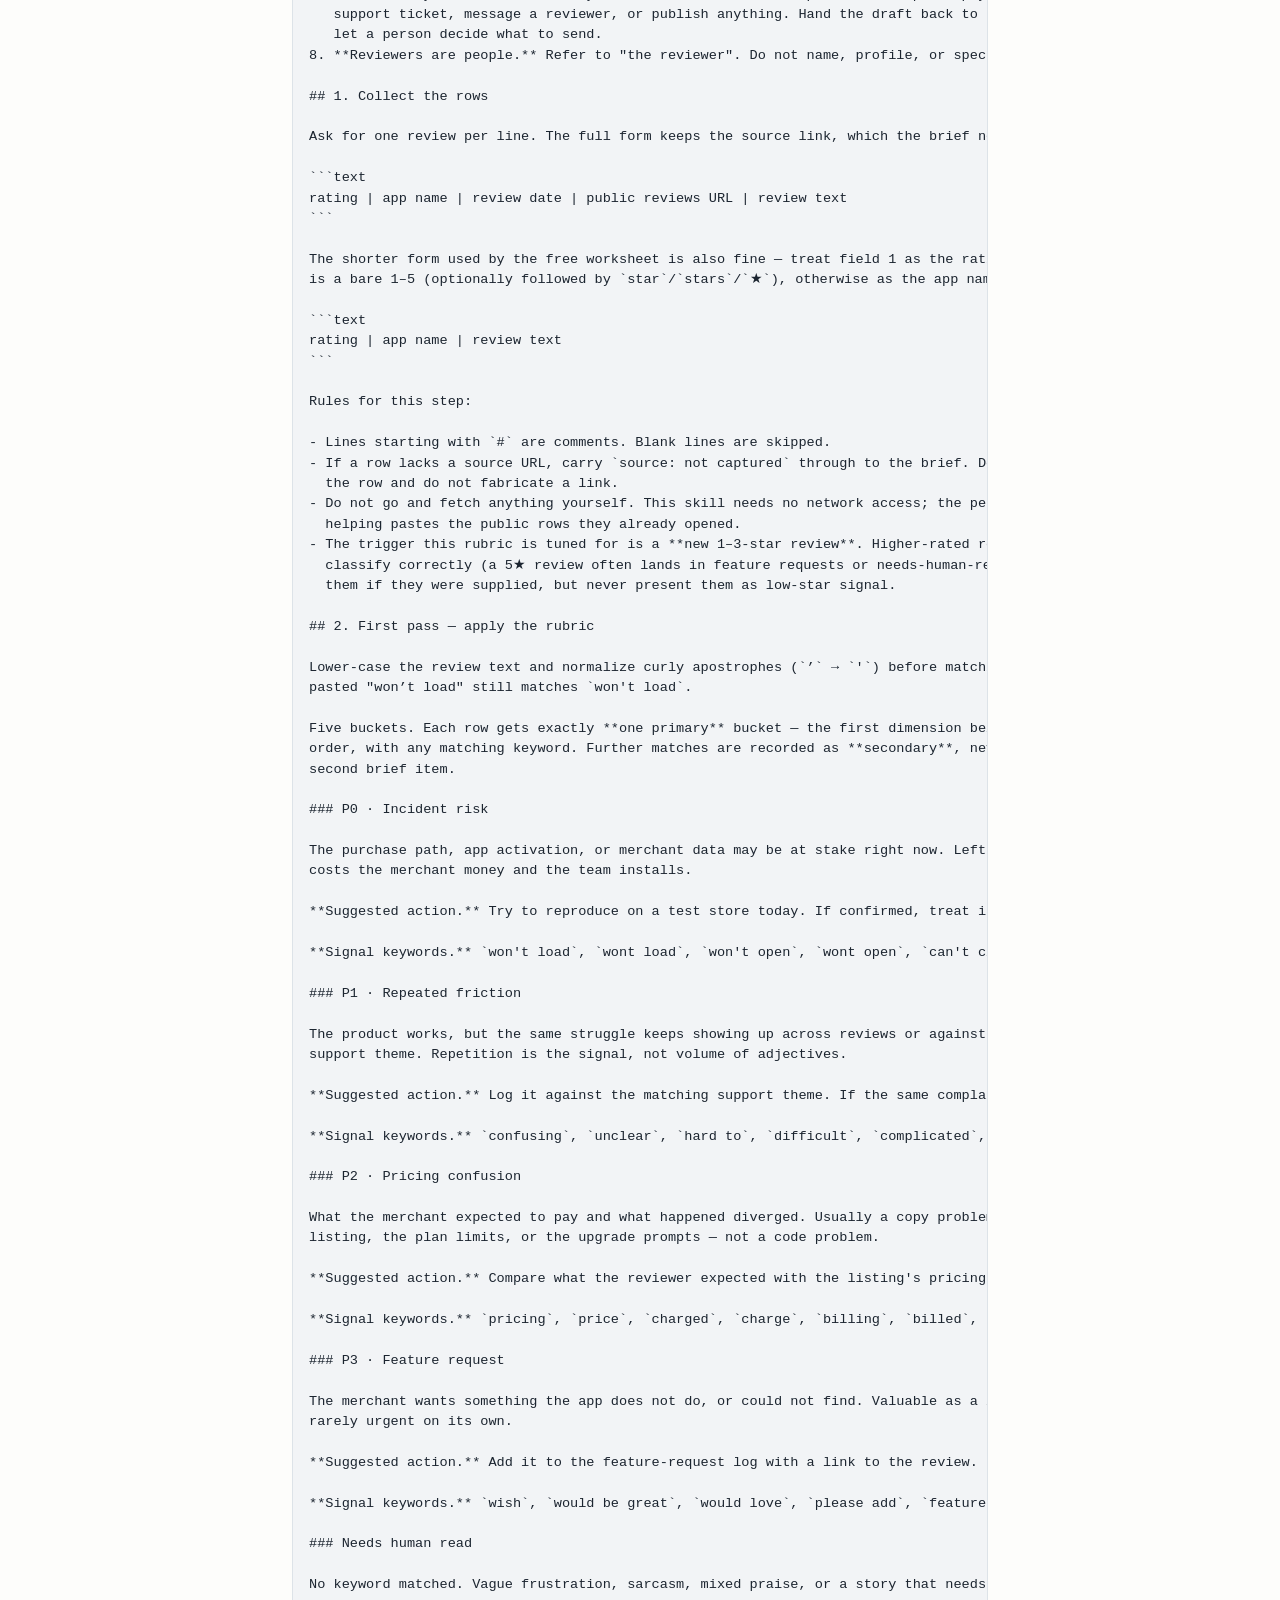
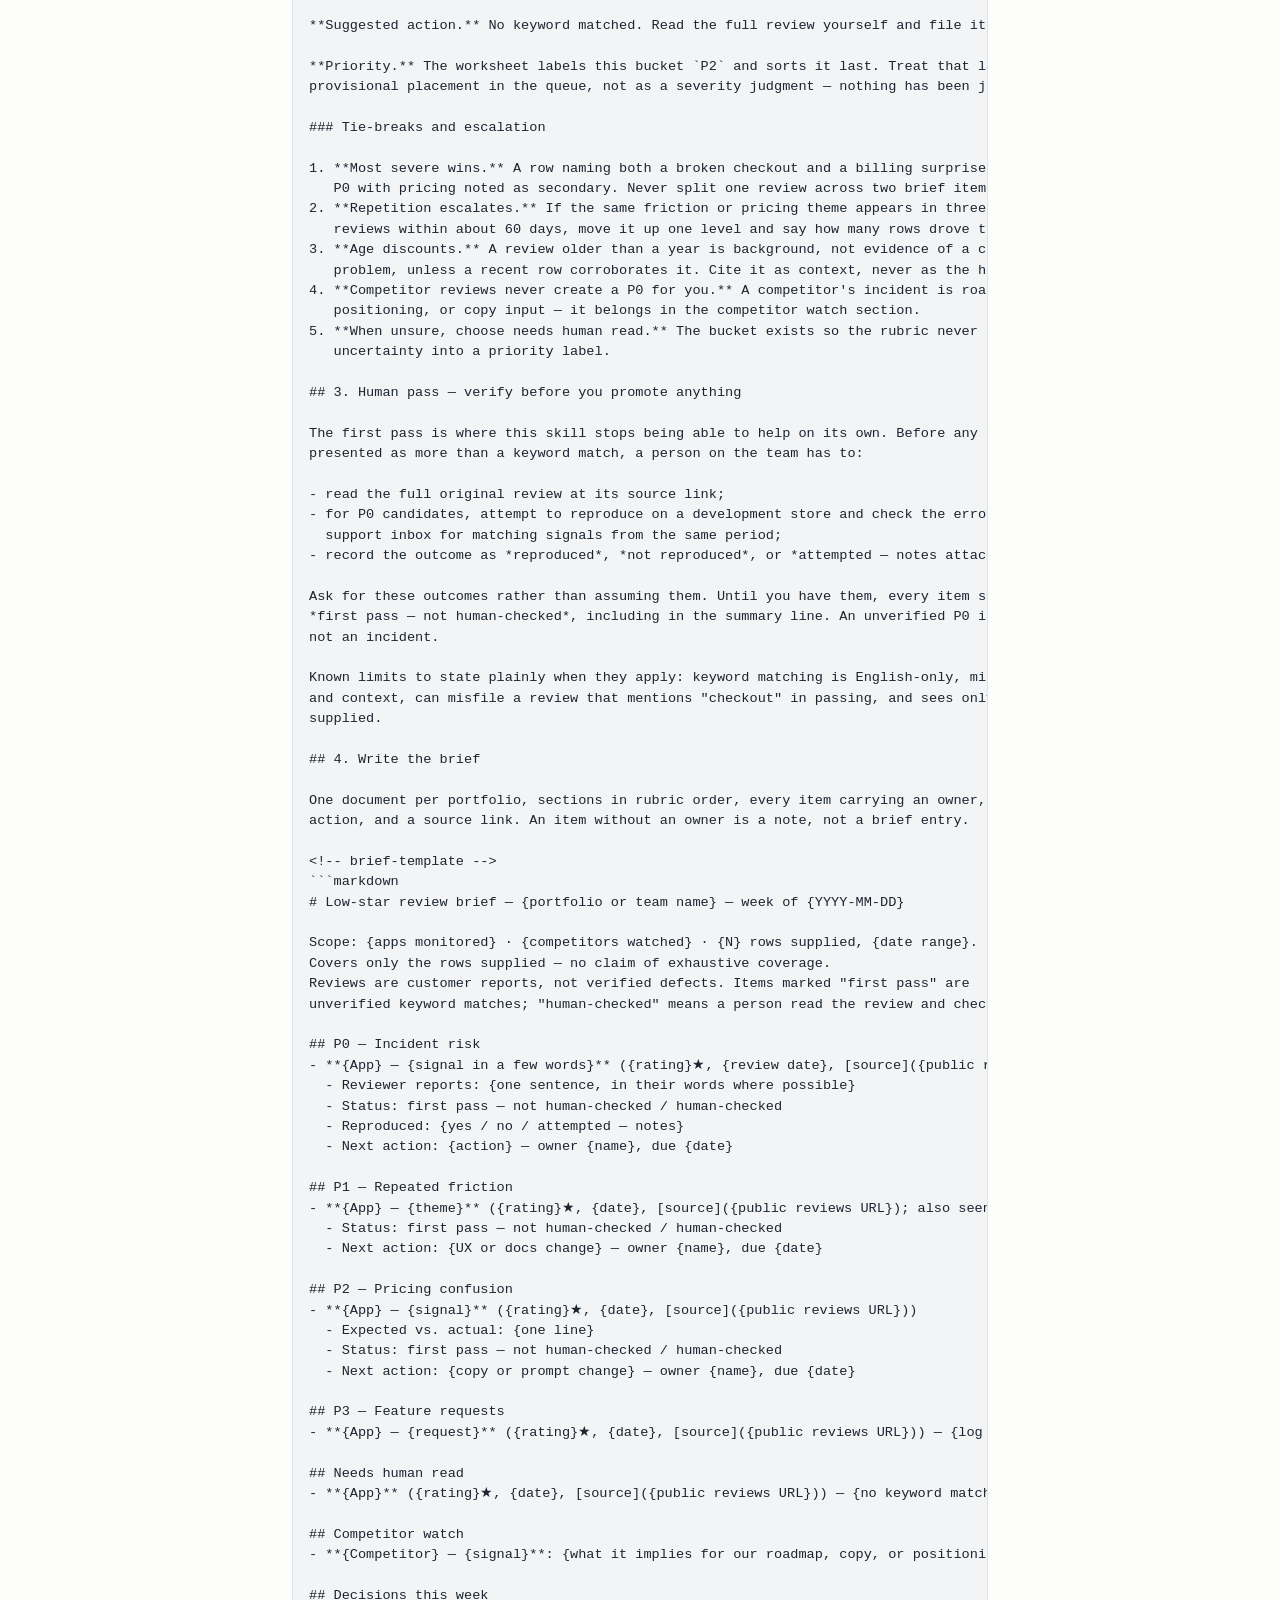
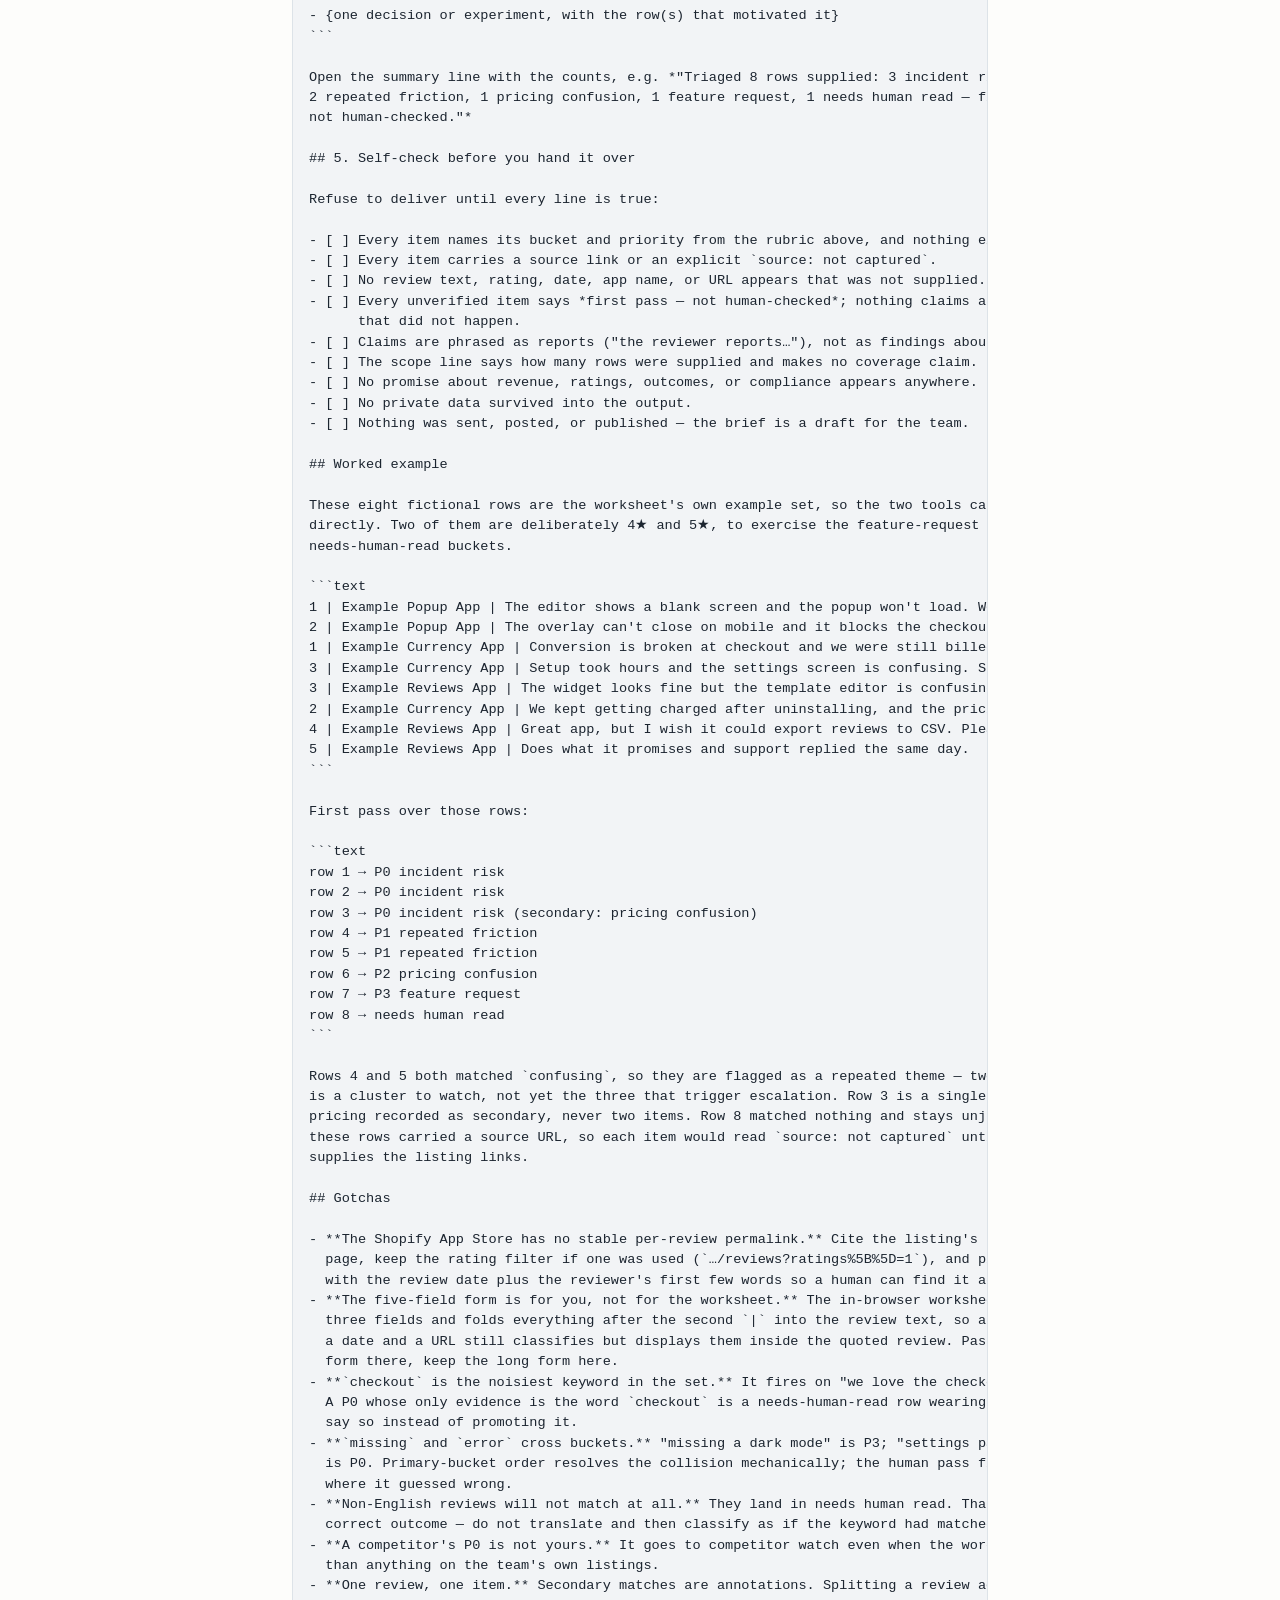
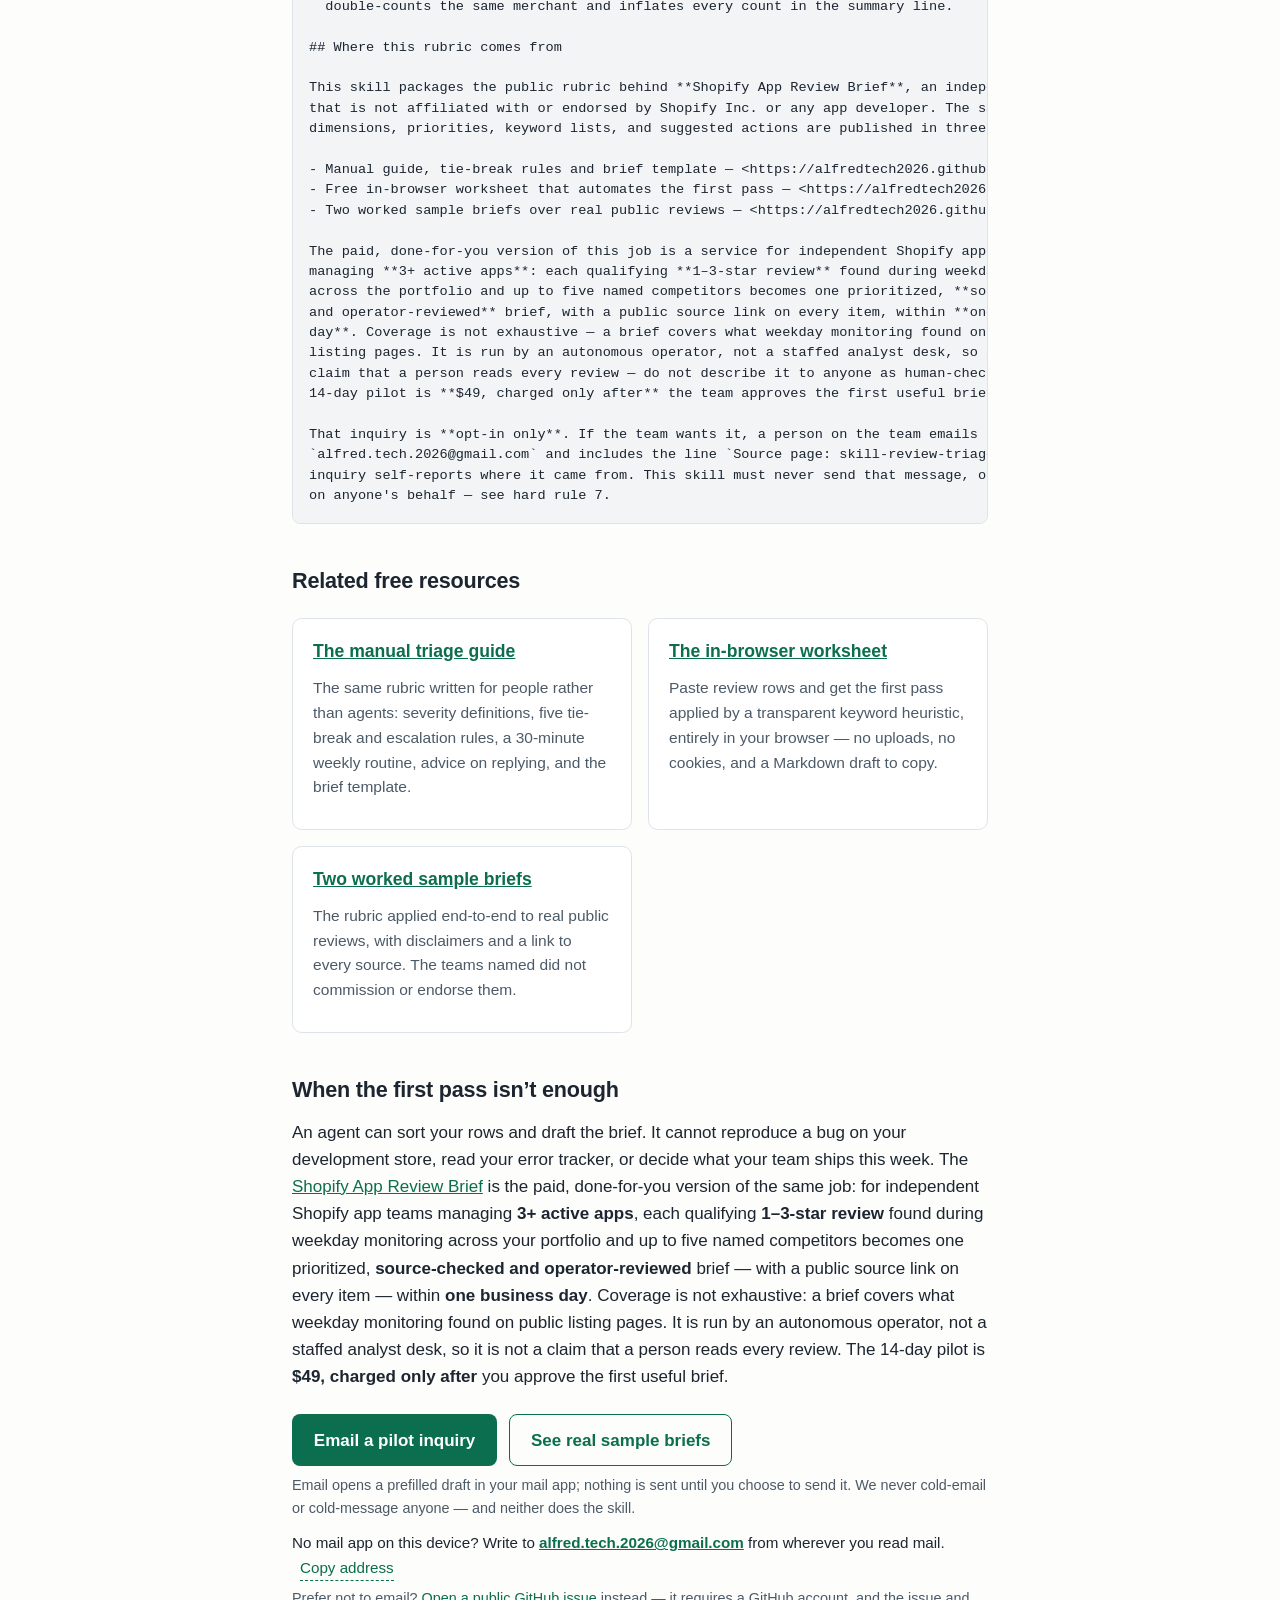
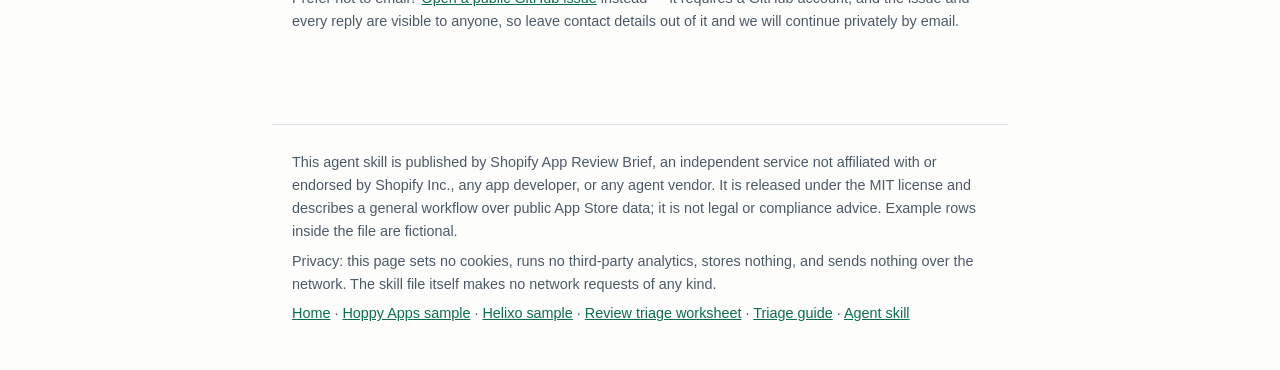
==== commit d0ba0611: "State the non-exhaustive coverage boundary in the offer copy A brief covers the qualifying low-star " ====
--- a/docs/skills/shopify-review-triage/index.html
+++ b/docs/skills/shopify-review-triage/index.html
@@ -404,12 +404,13 @@
 - Two worked sample briefs over real public reviews — &lt;https://alfredtech2026.github.io/shopify-app-review-brief/?utm_source=agent-skill&amp;utm_medium=skill-md&amp;utm_campaign=inbound-validation#samples&gt;
 
 The paid, done-for-you version of this job is a service for independent Shopify app teams
-managing **3+ active apps**: every new **1–3-star review** across the portfolio and up to five
-named competitors becomes one prioritized, **source-checked and operator-reviewed** brief, with a
-public source link on every item, within **one business day**. It is run by an autonomous
-operator, not a staffed analyst desk, so it does not claim that a person reads every review — do
-not describe it to anyone as human-checked. The 14-day pilot is **$49, charged only after** the
-team approves the first useful brief.
+managing **3+ active apps**: each qualifying **1–3-star review** found during weekday monitoring
+across the portfolio and up to five named competitors becomes one prioritized, **source-checked
+and operator-reviewed** brief, with a public source link on every item, within **one business
+day**. Coverage is not exhaustive — a brief covers what weekday monitoring found on public
+listing pages. It is run by an autonomous operator, not a staffed analyst desk, so it does not
+claim that a person reads every review — do not describe it to anyone as human-checked. The
+14-day pilot is **$49, charged only after** the team approves the first useful brief.
 
 That inquiry is **opt-in only**. If the team wants it, a person on the team emails
 `alfred.tech.2026@gmail.com` and includes the line `Source page: skill-review-triage` so the
@@ -434,7 +435,7 @@
     </div>
 
     <h2 id="pilot-cta">When the first pass isn&rsquo;t enough</h2>
-    <p>An agent can sort your rows and draft the brief. It cannot reproduce a bug on your development store, read your error tracker, or decide what your team ships this week. The <a href="../../">Shopify App Review Brief</a> is the paid, done-for-you version of the same job: for independent Shopify app teams managing <strong>3+ active apps</strong>, every new <strong>1–3-star review</strong> across your portfolio and up to five named competitors becomes one prioritized, <strong>source-checked and operator-reviewed</strong> brief — with a public source link on every item — within <strong>one business day</strong>. It is run by an autonomous operator, not a staffed analyst desk, so it is not a claim that a person reads every review. The 14-day pilot is <strong>$49, charged only after</strong> you approve the first useful brief.</p>
+    <p>An agent can sort your rows and draft the brief. It cannot reproduce a bug on your development store, read your error tracker, or decide what your team ships this week. The <a href="../../">Shopify App Review Brief</a> is the paid, done-for-you version of the same job: for independent Shopify app teams managing <strong>3+ active apps</strong>, each qualifying <strong>1–3-star review</strong> found during weekday monitoring across your portfolio and up to five named competitors becomes one prioritized, <strong>source-checked and operator-reviewed</strong> brief — with a public source link on every item — within <strong>one business day</strong>. Coverage is not exhaustive: a brief covers what weekday monitoring found on public listing pages. It is run by an autonomous operator, not a staffed analyst desk, so it is not a claim that a person reads every review. The 14-day pilot is <strong>$49, charged only after</strong> you approve the first useful brief.</p>
     <div class="cta-row">
       <a class="button" data-email-cta href="mailto:alfred.tech.2026@gmail.com?subject=Pilot%20inquiry%3A%20Shopify%20App%20Review%20Brief&amp;body=Team%20/%20company%3A%0AYour%20Shopify%20apps%20%283%2B%20active%2C%20links%29%3A%0ACompetitors%20to%20watch%20%28up%20to%205%2C%20optional%29%3A%0A%0AI%20understand%20this%20is%20an%20opt-in%20inquiry%20for%20the%2014-day%20pilot%20%28%2449%2C%20charged%20only%20after%20I%20approve%20the%20first%20useful%20brief%29.%0A%0ASource%20page%3A%20skill-review-triage%0A">Email a pilot inquiry</a>
       <a class="button secondary" href="../../#samples">See real sample briefs</a>
